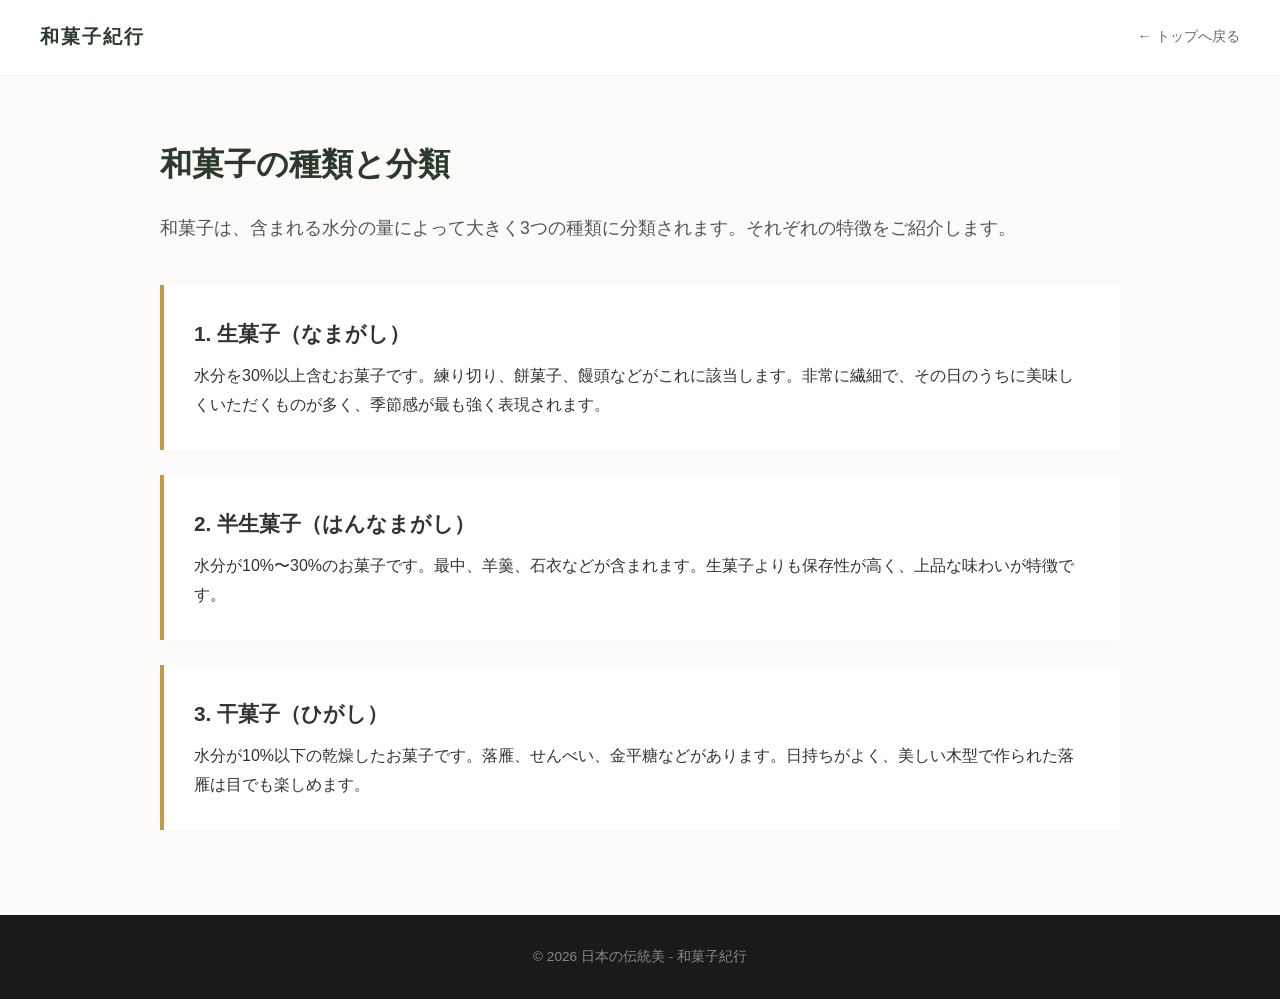
==== history.html @ 2668d164 "ファイル名を課題の通りに修正しました" ====
<!DOCTYPE html>
<html lang="ja">
<head>
    <meta charset="UTF-8">
    <meta name="viewport" content="width=device-width, initial-scale=1.0">
    <title>和菓子の種類と歴史 - 日本の伝統</title>
    <link rel="stylesheet" href="css/history.css">
</head>
<body>
    <nav class="sub-nav">
        <a href="index.html" class="nav-logo">和菓子紀行</a>
        <a href="index.html" class="back-link">← トップへ戻る</a>
    </nav>

    <main class="container sub-content">
        <article>
            <h1>和菓子の種類と分類</h1>
            <p class="lead">和菓子は、含まれる水分の量によって大きく3つの種類に分類されます。それぞれの特徴をご紹介します。</p>

            <div class="category-box">
                <h2>1. 生菓子（なまがし）</h2>
                <p>水分を30%以上含むお菓子です。練り切り、餅菓子、饅頭などがこれに該当します。非常に繊細で、その日のうちに美味しくいただくものが多く、季節感が最も強く表現されます。</p>
            </div>

            <div class="category-box">
                <h2>2. 半生菓子（はんなまがし）</h2>
                <p>水分が10%〜30%のお菓子です。最中、羊羹、石衣などが含まれます。生菓子よりも保存性が高く、上品な味わいが特徴です。</p>
            </div>

            <div class="category-box">
                <h2>3. 干菓子（ひがし）</h2>
                <p>水分が10%以下の乾燥したお菓子です。落雁、せんべい、金平糖などがあります。日持ちがよく、美しい木型で作られた落雁は目でも楽しめます。</p>
            </div>
        </article>
    </main>

    <footer>
        <p>&copy; 2026 日本の伝統美 - 和菓子紀行</p>
    </footer>
</body>
</html>
---- css/history.css ----
/* -------------------------------------------
   共通設定（リセット＆ベース）
------------------------------------------- */
* {
    margin: 0;
    padding: 0;
    box-sizing: border-box;
}

body {
    font-family: "Helvetica Neue", "Helvetica", "Hiragino Sans", "Hiragino Kaku Gothic ProN", "Arial", "Yu Gothic", Meiryo, sans-serif;
    line-height: 1.8;
    color: #333333;
    background-color: #fcfbf9; /* わずかに温かみのある白（和紙のイメージ） */
}

.container {
    max-width: 1000px;
    margin: 0 auto;
    padding: 60px 20px;
}

/* -------------------------------------------
   トップページ専用（ヒーローセクション）
------------------------------------------- */
.hero-section {
    height: 80vh;
    /* 和の洗練された雰囲気を出すため、深い抹茶色と漆黒のグラデーションにしています */
    background: linear-gradient(135deg, #2b3a2a 0%, #1a1a1a 100%);
    display: flex;
    align-items: center;
    justify-content: center;
    text-align: center;
    color: #ffffff;
    padding: 0 20px;
}

.hero-content h1 {
    font-size: 2.5rem;
    font-weight: 500;
    letter-spacing: 0.15em;
    margin-bottom: 20px;
}

.hero-content p {
    font-size: 1.1rem;
    letter-spacing: 0.1em;
    margin-bottom: 40px;
    color: #dddddd;
}

/* 渋めの金色のボタン */
.btn {
    display: inline-block;
    padding: 12px 35px;
    background-color: #c49a45;
    color: #ffffff;
    text-decoration: none;
    border-radius: 2px;
    letter-spacing: 0.1em;
    transition: background-color 0.3s, transform 0.3s;
}

.btn:hover {
    background-color: #aa8132;
    transform: translateY(-2px);
}

/* -------------------------------------------
   コンテンツレイアウト（トップ）
------------------------------------------- */
.intro {
    text-align: center;
    max-width: 700px;
    margin: 0 auto 60px auto;
}

.intro h2 {
    font-size: 1.8rem;
    margin-bottom: 25px;
    position: relative;
    padding-bottom: 15px;
}

/* 見出しの下線（和の引き締め） */
.intro h2::after {
    content: '';
    position: absolute;
    bottom: 0;
    left: 50%;
    transform: translateX(-50%);
    width: 40px;
    height: 2px;
    background-color: #c49a45;
}

.features {
    display: flex;
    gap: 30px;
    justify-content: space-between;
}

.feature-card {
    flex: 1;
    background: #ffffff;
    padding: 30px 20px;
    border-radius: 4px;
    box-shadow: 0 4px 15px rgba(0,0,0,0.03);
    text-align: center;
    border-top: 3px solid #2b3a2a; /* 抹茶色のアクセント */
}

.feature-card .icon {
    font-size: 2rem;
    margin-bottom: 15px;
}

.feature-card h3 {
    margin-bottom: 15px;
    font-size: 1.2rem;
}

.feature-card p {
    font-size: 0.95rem;
    color: #666666;
    text-align: left;
}

/* -------------------------------------------
   詳細ページ（sub.html）用スタイル
------------------------------------------- */
.sub-nav {
    display: flex;
    justify-content: space-between;
    align-items: center;
    padding: 20px 40px;
    background-color: #ffffff;
    border-bottom: 1px solid #eeeeee;
}

.nav-logo {
    font-weight: bold;
    font-size: 1.2rem;
    color: #2b3a2a;
    text-decoration: none;
    letter-spacing: 0.1em;
}

.back-link {
    color: #666666;
    text-decoration: none;
    font-size: 0.9rem;
    transition: color 0.2s;
}

.back-link:hover {
    color: #c49a45;
}

.sub-content h1 {
    font-size: 2rem;
    margin-bottom: 20px;
    color: #2b3a2a;
}

.lead {
    font-size: 1.1rem;
    color: #555555;
    margin-bottom: 40px;
}

.category-box {
    background-color: #ffffff;
    padding: 30px;
    margin-bottom: 25px;
    border-left: 4px solid #c49a45; /* 金色の左線 */
    box-shadow: 0 2px 10px rgba(0,0,0,0.02);
}

.category-box h2 {
    font-size: 1.3rem;
    margin-bottom: 10px;
    color: #333333;
}

/* -------------------------------------------
   フッター
------------------------------------------- */
footer {
    background-color: #1a1a1a;
    color: #888888;
    text-align: center;
    padding: 30px 20px;
    font-size: 0.85rem;
}

/* -------------------------------------------
   レスポンシブ（スマホ対応）
------------------------------------------- */
@media (max-width: 768px) {
    .hero-content h1 {
        font-size: 1.8rem;
    }
    .features {
        flex-direction: column;
        gap: 20px;
    }
    .sub-nav {
        padding: 20px;
    }
    .category-box {
        padding: 20px;
    }
}
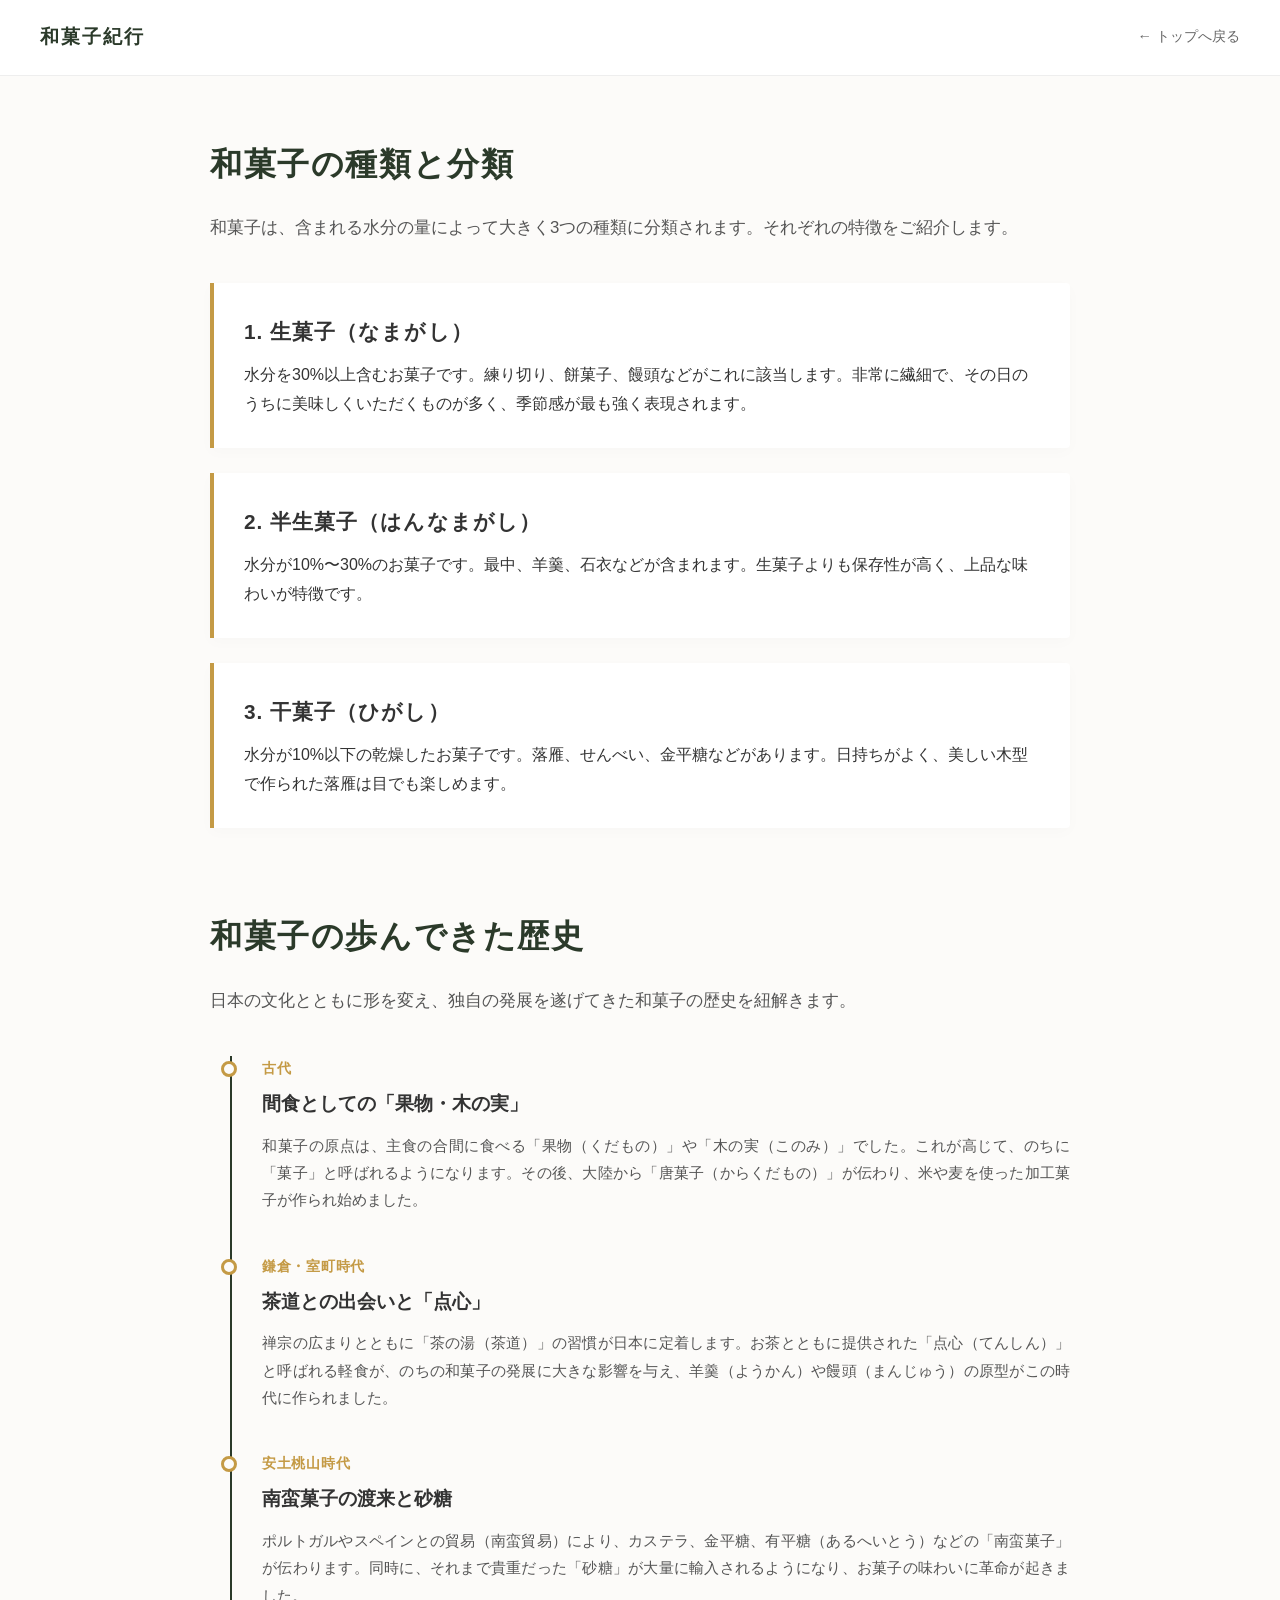
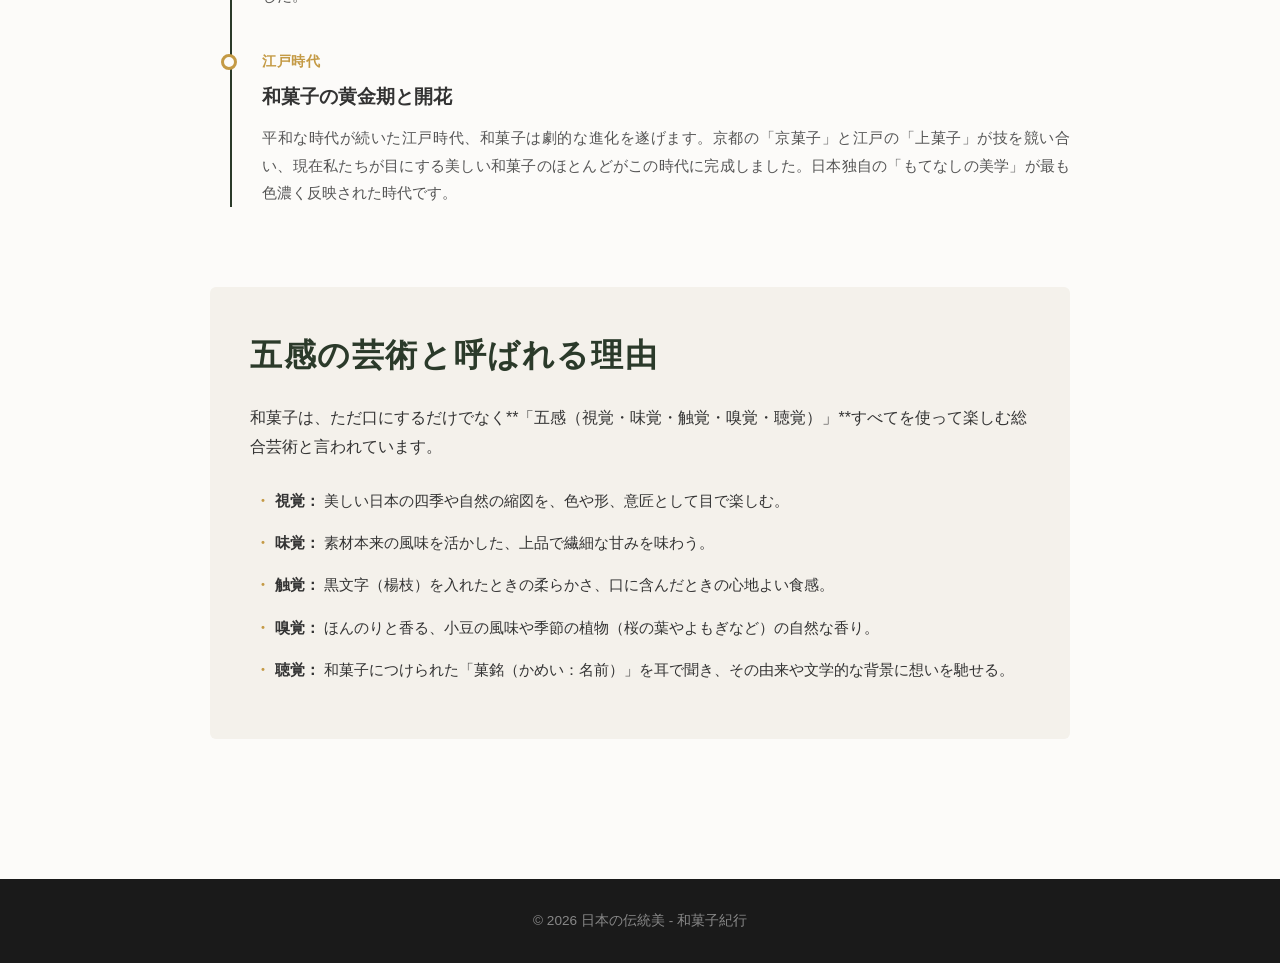
==== commit 685552eb: "「和菓子の歴史」と「五感の芸術と呼ばれる理由」の情報を追加しました" ====
--- a/history.html
+++ b/history.html
@@ -13,7 +13,8 @@
     </nav>
 
     <main class="container sub-content">
-        <article>
+        <!-- セクション1：種類と分類 -->
+        <section class="content-section">
             <h1>和菓子の種類と分類</h1>
             <p class="lead">和菓子は、含まれる水分の量によって大きく3つの種類に分類されます。それぞれの特徴をご紹介します。</p>
 
@@ -31,7 +32,60 @@
                 <h2>3. 干菓子（ひがし）</h2>
                 <p>水分が10%以下の乾燥したお菓子です。落雁、せんべい、金平糖などがあります。日持ちがよく、美しい木型で作られた落雁は目でも楽しめます。</p>
             </div>
-        </article>
+        </section>
+
+        <!-- 追加セクション2：和菓子の歴史 -->
+        <section class="content-section">
+            <h2>和菓子の歩んできた歴史</h2>
+            <p class="lead">日本の文化とともに形を変え、独自の発展を遂げてきた和菓子の歴史を紐解きます。</p>
+            
+            <div class="timeline">
+                <div class="timeline-item">
+                    <div class="timeline-era">古代</div>
+                    <div class="timeline-content">
+                        <h3>間食としての「果物・木の実」</h3>
+                        <p>和菓子の原点は、主食の合間に食べる「果物（くだもの）」や「木の実（このみ）」でした。これが高じて、のちに「菓子」と呼ばれるようになります。その後、大陸から「唐菓子（からくだもの）」が伝わり、米や麦を使った加工菓子が作られ始めました。</p>
+                    </div>
+                </div>
+
+                <div class="timeline-item">
+                    <div class="timeline-era">鎌倉・室町時代</div>
+                    <div class="timeline-content">
+                        <h3>茶道との出会いと「点心」</h3>
+                        <p>禅宗の広まりとともに「茶の湯（茶道）」の習慣が日本に定着します。お茶とともに提供された「点心（てんしん）」と呼ばれる軽食が、のちの和菓子の発展に大きな影響を与え、羊羹（ようかん）や饅頭（まんじゅう）の原型がこの時代に作られました。</p>
+                    </div>
+                </div>
+
+                <div class="timeline-item">
+                    <div class="timeline-era">安土桃山時代</div>
+                    <div class="timeline-content">
+                        <h3>南蛮菓子の渡来と砂糖</h3>
+                        <p>ポルトガルやスペインとの貿易（南蛮貿易）により、カステラ、金平糖、有平糖（あるへいとう）などの「南蛮菓子」が伝わります。同時に、それまで貴重だった「砂糖」が大量に輸入されるようになり、お菓子の味わいに革命が起きました。</p>
+                    </div>
+                </div>
+
+                <div class="timeline-item">
+                    <div class="timeline-era">江戸時代</div>
+                    <div class="timeline-content">
+                        <h3>和菓子の黄金期と開花</h3>
+                        <p>平和な時代が続いた江戸時代、和菓子は劇的な進化を遂げます。京都の「京菓子」と江戸の「上菓子」が技を競い合い、現在私たちが目にする美しい和菓子のほとんどがこの時代に完成しました。日本独自の「もてなしの美学」が最も色濃く反映された時代です。</p>
+                    </div>
+                </div>
+            </div>
+        </section>
+
+        <!-- 追加セクション3：五感の芸術 -->
+        <section class="content-section art-section">
+            <h2>五感の芸術と呼ばれる理由</h2>
+            <p>和菓子は、ただ口にするだけでなく**「五感（視覚・味覚・触覚・嗅覚・聴覚）」**すべてを使って楽しむ総合芸術と言われています。</p>
+            <ul class="art-list">
+                <li><strong>視覚：</strong> 美しい日本の四季や自然の縮図を、色や形、意匠として目で楽しむ。</li>
+                <li><strong>味覚：</strong> 素材本来の風味を活かした、上品で繊細な甘みを味わう。</li>
+                <li><strong>触覚：</strong> 黒文字（楊枝）を入れたときの柔らかさ、口に含んだときの心地よい食感。</li>
+                <li><strong>嗅覚：</strong> ほんのりと香る、小豆の風味や季節の植物（桜の葉やよもぎなど）の自然な香り。</li>
+                <li><strong>聴覚：</strong> 和菓子につけられた「菓銘（かめい：名前）」を耳で聞き、その由来や文学的な背景に想いを馳せる。</li>
+            </ul>
+        </section>
     </main>
 
     <footer>
--- a/css/history.css
+++ b/css/history.css
@@ -11,123 +11,17 @@
     font-family: "Helvetica Neue", "Helvetica", "Hiragino Sans", "Hiragino Kaku Gothic ProN", "Arial", "Yu Gothic", Meiryo, sans-serif;
     line-height: 1.8;
     color: #333333;
-    background-color: #fcfbf9; /* わずかに温かみのある白（和紙のイメージ） */
+    background-color: #fcfbf9; /* 和紙をイメージした温かみのある白 */
 }
 
 .container {
-    max-width: 1000px;
+    max-width: 900px;
     margin: 0 auto;
     padding: 60px 20px;
 }
 
 /* -------------------------------------------
-   トップページ専用（ヒーローセクション）
-------------------------------------------- */
-.hero-section {
-    height: 80vh;
-    /* 和の洗練された雰囲気を出すため、深い抹茶色と漆黒のグラデーションにしています */
-    background: linear-gradient(135deg, #2b3a2a 0%, #1a1a1a 100%);
-    display: flex;
-    align-items: center;
-    justify-content: center;
-    text-align: center;
-    color: #ffffff;
-    padding: 0 20px;
-}
-
-.hero-content h1 {
-    font-size: 2.5rem;
-    font-weight: 500;
-    letter-spacing: 0.15em;
-    margin-bottom: 20px;
-}
-
-.hero-content p {
-    font-size: 1.1rem;
-    letter-spacing: 0.1em;
-    margin-bottom: 40px;
-    color: #dddddd;
-}
-
-/* 渋めの金色のボタン */
-.btn {
-    display: inline-block;
-    padding: 12px 35px;
-    background-color: #c49a45;
-    color: #ffffff;
-    text-decoration: none;
-    border-radius: 2px;
-    letter-spacing: 0.1em;
-    transition: background-color 0.3s, transform 0.3s;
-}
-
-.btn:hover {
-    background-color: #aa8132;
-    transform: translateY(-2px);
-}
-
-/* -------------------------------------------
-   コンテンツレイアウト（トップ）
-------------------------------------------- */
-.intro {
-    text-align: center;
-    max-width: 700px;
-    margin: 0 auto 60px auto;
-}
-
-.intro h2 {
-    font-size: 1.8rem;
-    margin-bottom: 25px;
-    position: relative;
-    padding-bottom: 15px;
-}
-
-/* 見出しの下線（和の引き締め） */
-.intro h2::after {
-    content: '';
-    position: absolute;
-    bottom: 0;
-    left: 50%;
-    transform: translateX(-50%);
-    width: 40px;
-    height: 2px;
-    background-color: #c49a45;
-}
-
-.features {
-    display: flex;
-    gap: 30px;
-    justify-content: space-between;
-}
-
-.feature-card {
-    flex: 1;
-    background: #ffffff;
-    padding: 30px 20px;
-    border-radius: 4px;
-    box-shadow: 0 4px 15px rgba(0,0,0,0.03);
-    text-align: center;
-    border-top: 3px solid #2b3a2a; /* 抹茶色のアクセント */
-}
-
-.feature-card .icon {
-    font-size: 2rem;
-    margin-bottom: 15px;
-}
-
-.feature-card h3 {
-    margin-bottom: 15px;
-    font-size: 1.2rem;
-}
-
-.feature-card p {
-    font-size: 0.95rem;
-    color: #666666;
-    text-align: left;
-}
-
-/* -------------------------------------------
-   詳細ページ（sub.html）用スタイル
+   ヘッダーナビ
 ------------------------------------------- */
 .sub-nav {
     display: flex;
@@ -141,7 +35,7 @@
 .nav-logo {
     font-weight: bold;
     font-size: 1.2rem;
-    color: #2b3a2a;
+    color: #2b3a2a; /* 抹茶色 */
     text-decoration: none;
     letter-spacing: 0.1em;
 }
@@ -154,33 +48,127 @@
 }
 
 .back-link:hover {
-    color: #c49a45;
-}
-
-.sub-content h1 {
+    color: #c49a45; /* 金茶色 */
+}
+
+/* -------------------------------------------
+   レイアウト・共通セクション
+------------------------------------------- */
+.content-section {
+    margin-bottom: 80px;
+}
+
+.content-section h1,
+.content-section h2 {
     font-size: 2rem;
+    color: #2b3a2a;
     margin-bottom: 20px;
-    color: #2b3a2a;
+    letter-spacing: 0.05em;
 }
 
 .lead {
-    font-size: 1.1rem;
+    font-size: 1.05rem;
     color: #555555;
     margin-bottom: 40px;
 }
 
+/* -------------------------------------------
+   セクション1：種類と分類（カード）
+------------------------------------------- */
 .category-box {
     background-color: #ffffff;
     padding: 30px;
     margin-bottom: 25px;
-    border-left: 4px solid #c49a45; /* 金色の左線 */
-    box-shadow: 0 2px 10px rgba(0,0,0,0.02);
+    border-left: 4px solid #c49a45; /* 金のアクセント */
+    box-shadow: 0 4px 15px rgba(0,0,0,0.02);
+    border-radius: 0 4px 4px 0;
 }
 
 .category-box h2 {
     font-size: 1.3rem;
     margin-bottom: 10px;
     color: #333333;
+}
+
+/* -------------------------------------------
+   セクション2：歴史（タイムライン構造）
+------------------------------------------- */
+.timeline {
+    position: relative;
+    border-left: 2px solid #2b3a2a; /* 抹茶色の縦線 */
+    margin-left: 20px;
+    padding-left: 30px;
+}
+
+.timeline-item {
+    position: relative;
+    margin-bottom: 40px;
+}
+
+/* タイムラインの結合点（丸ぽち） */
+.timeline-item::before {
+    content: '';
+    position: absolute;
+    left: -41px;
+    top: 5px;
+    width: 10px;
+    height: 10px;
+    background-color: #fcfbf9;
+    border: 3px solid #c49a45;
+    border-radius: 50%;
+}
+
+.timeline-era {
+    font-size: 0.9rem;
+    font-weight: bold;
+    color: #c49a45;
+    margin-bottom: 5px;
+    letter-spacing: 0.05em;
+}
+
+.timeline-content h3 {
+    font-size: 1.2rem;
+    color: #333333;
+    margin-bottom: 10px;
+}
+
+.timeline-content p {
+    font-size: 0.95rem;
+    color: #555555;
+    text-align: justify;
+}
+
+/* -------------------------------------------
+   セクション3：五感の芸術（リスト）
+------------------------------------------- */
+.art-section {
+    background-color: #f4f1eb; /* 薄い砂色 */
+    padding: 40px;
+    border-radius: 6px;
+}
+
+.art-section p {
+    margin-bottom: 25px;
+}
+
+.art-list {
+    list-style: none;
+}
+
+.art-list li {
+    position: relative;
+    padding-left: 25px;
+    margin-bottom: 15px;
+    font-size: 0.95rem;
+}
+
+/* リストの先頭の和風な丸印 */
+.art-list li::before {
+    content: "・";
+    position: absolute;
+    left: 5px;
+    color: #c49a45;
+    font-weight: bold;
 }
 
 /* -------------------------------------------
@@ -198,17 +186,27 @@
    レスポンシブ（スマホ対応）
 ------------------------------------------- */
 @media (max-width: 768px) {
-    .hero-content h1 {
-        font-size: 1.8rem;
-    }
-    .features {
-        flex-direction: column;
-        gap: 20px;
+    .container {
+        padding: 40px 20px;
     }
     .sub-nav {
         padding: 20px;
     }
+    .content-section h1,
+    .content-section h2 {
+        font-size: 1.6rem;
+    }
     .category-box {
         padding: 20px;
     }
+    .timeline {
+        margin-left: 10px;
+        padding-left: 20px;
+    }
+    .timeline-item::before {
+        left: -27px;
+    }
+    .art-section {
+        padding: 25px 20px;
+    }
 }
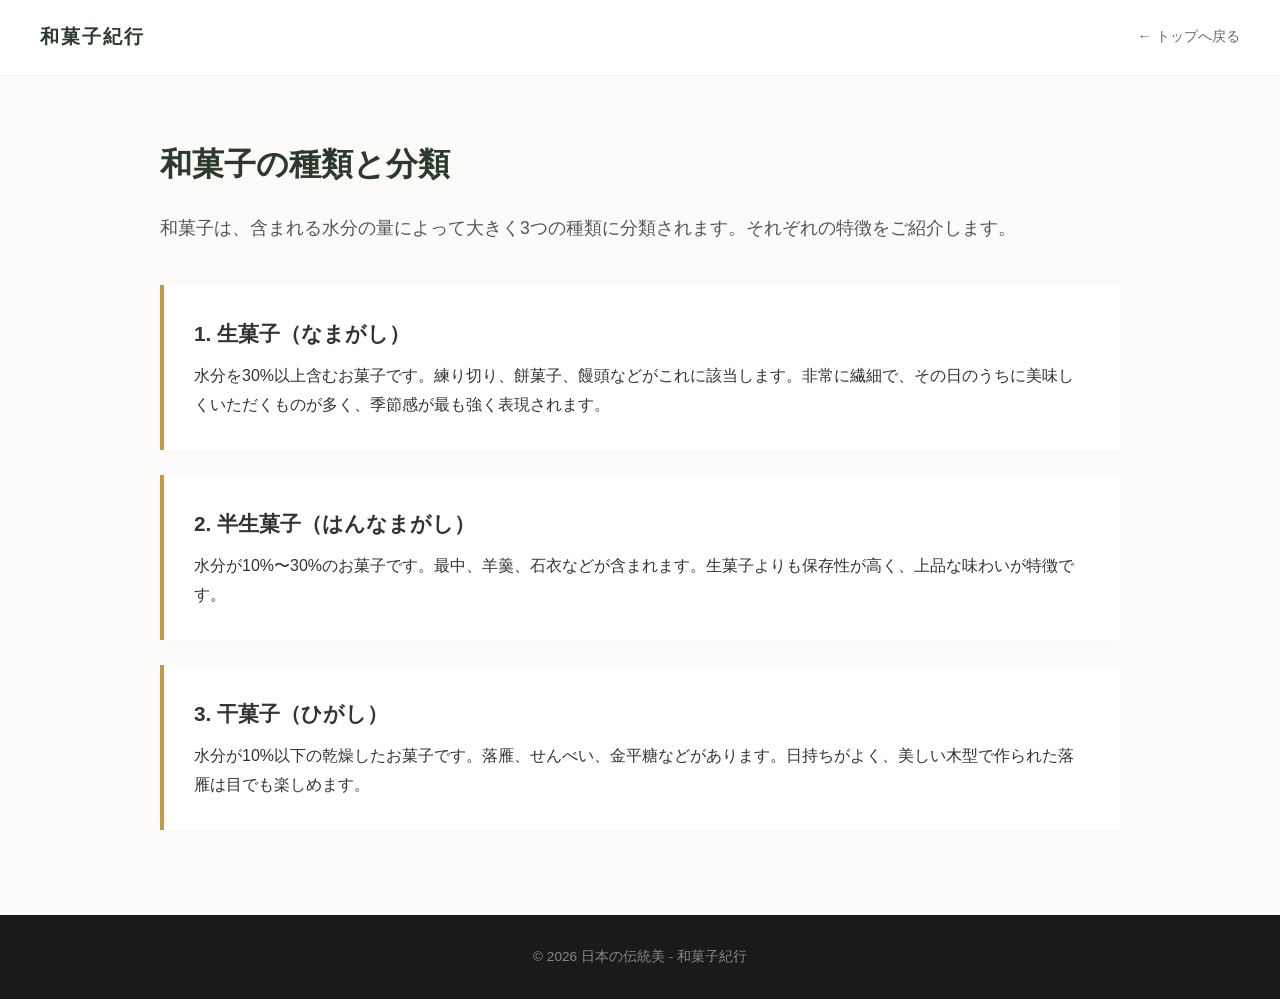
==== commit 41cb4ab8: "Merge pull request #5 from kcs20234134/feature/jp-history-wagashi ファイル名を課題の通りに修正しました" ====
--- a/history.html
+++ b/history.html
@@ -13,8 +13,7 @@
     </nav>
 
     <main class="container sub-content">
-        <!-- セクション1：種類と分類 -->
-        <section class="content-section">
+        <article>
             <h1>和菓子の種類と分類</h1>
             <p class="lead">和菓子は、含まれる水分の量によって大きく3つの種類に分類されます。それぞれの特徴をご紹介します。</p>
 
@@ -32,60 +31,7 @@
                 <h2>3. 干菓子（ひがし）</h2>
                 <p>水分が10%以下の乾燥したお菓子です。落雁、せんべい、金平糖などがあります。日持ちがよく、美しい木型で作られた落雁は目でも楽しめます。</p>
             </div>
-        </section>
-
-        <!-- 追加セクション2：和菓子の歴史 -->
-        <section class="content-section">
-            <h2>和菓子の歩んできた歴史</h2>
-            <p class="lead">日本の文化とともに形を変え、独自の発展を遂げてきた和菓子の歴史を紐解きます。</p>
-            
-            <div class="timeline">
-                <div class="timeline-item">
-                    <div class="timeline-era">古代</div>
-                    <div class="timeline-content">
-                        <h3>間食としての「果物・木の実」</h3>
-                        <p>和菓子の原点は、主食の合間に食べる「果物（くだもの）」や「木の実（このみ）」でした。これが高じて、のちに「菓子」と呼ばれるようになります。その後、大陸から「唐菓子（からくだもの）」が伝わり、米や麦を使った加工菓子が作られ始めました。</p>
-                    </div>
-                </div>
-
-                <div class="timeline-item">
-                    <div class="timeline-era">鎌倉・室町時代</div>
-                    <div class="timeline-content">
-                        <h3>茶道との出会いと「点心」</h3>
-                        <p>禅宗の広まりとともに「茶の湯（茶道）」の習慣が日本に定着します。お茶とともに提供された「点心（てんしん）」と呼ばれる軽食が、のちの和菓子の発展に大きな影響を与え、羊羹（ようかん）や饅頭（まんじゅう）の原型がこの時代に作られました。</p>
-                    </div>
-                </div>
-
-                <div class="timeline-item">
-                    <div class="timeline-era">安土桃山時代</div>
-                    <div class="timeline-content">
-                        <h3>南蛮菓子の渡来と砂糖</h3>
-                        <p>ポルトガルやスペインとの貿易（南蛮貿易）により、カステラ、金平糖、有平糖（あるへいとう）などの「南蛮菓子」が伝わります。同時に、それまで貴重だった「砂糖」が大量に輸入されるようになり、お菓子の味わいに革命が起きました。</p>
-                    </div>
-                </div>
-
-                <div class="timeline-item">
-                    <div class="timeline-era">江戸時代</div>
-                    <div class="timeline-content">
-                        <h3>和菓子の黄金期と開花</h3>
-                        <p>平和な時代が続いた江戸時代、和菓子は劇的な進化を遂げます。京都の「京菓子」と江戸の「上菓子」が技を競い合い、現在私たちが目にする美しい和菓子のほとんどがこの時代に完成しました。日本独自の「もてなしの美学」が最も色濃く反映された時代です。</p>
-                    </div>
-                </div>
-            </div>
-        </section>
-
-        <!-- 追加セクション3：五感の芸術 -->
-        <section class="content-section art-section">
-            <h2>五感の芸術と呼ばれる理由</h2>
-            <p>和菓子は、ただ口にするだけでなく**「五感（視覚・味覚・触覚・嗅覚・聴覚）」**すべてを使って楽しむ総合芸術と言われています。</p>
-            <ul class="art-list">
-                <li><strong>視覚：</strong> 美しい日本の四季や自然の縮図を、色や形、意匠として目で楽しむ。</li>
-                <li><strong>味覚：</strong> 素材本来の風味を活かした、上品で繊細な甘みを味わう。</li>
-                <li><strong>触覚：</strong> 黒文字（楊枝）を入れたときの柔らかさ、口に含んだときの心地よい食感。</li>
-                <li><strong>嗅覚：</strong> ほんのりと香る、小豆の風味や季節の植物（桜の葉やよもぎなど）の自然な香り。</li>
-                <li><strong>聴覚：</strong> 和菓子につけられた「菓銘（かめい：名前）」を耳で聞き、その由来や文学的な背景に想いを馳せる。</li>
-            </ul>
-        </section>
+        </article>
     </main>
 
     <footer>
--- a/css/history.css
+++ b/css/history.css
@@ -11,17 +11,123 @@
     font-family: "Helvetica Neue", "Helvetica", "Hiragino Sans", "Hiragino Kaku Gothic ProN", "Arial", "Yu Gothic", Meiryo, sans-serif;
     line-height: 1.8;
     color: #333333;
-    background-color: #fcfbf9; /* 和紙をイメージした温かみのある白 */
+    background-color: #fcfbf9; /* わずかに温かみのある白（和紙のイメージ） */
 }
 
 .container {
-    max-width: 900px;
+    max-width: 1000px;
     margin: 0 auto;
     padding: 60px 20px;
 }
 
 /* -------------------------------------------
-   ヘッダーナビ
+   トップページ専用（ヒーローセクション）
+------------------------------------------- */
+.hero-section {
+    height: 80vh;
+    /* 和の洗練された雰囲気を出すため、深い抹茶色と漆黒のグラデーションにしています */
+    background: linear-gradient(135deg, #2b3a2a 0%, #1a1a1a 100%);
+    display: flex;
+    align-items: center;
+    justify-content: center;
+    text-align: center;
+    color: #ffffff;
+    padding: 0 20px;
+}
+
+.hero-content h1 {
+    font-size: 2.5rem;
+    font-weight: 500;
+    letter-spacing: 0.15em;
+    margin-bottom: 20px;
+}
+
+.hero-content p {
+    font-size: 1.1rem;
+    letter-spacing: 0.1em;
+    margin-bottom: 40px;
+    color: #dddddd;
+}
+
+/* 渋めの金色のボタン */
+.btn {
+    display: inline-block;
+    padding: 12px 35px;
+    background-color: #c49a45;
+    color: #ffffff;
+    text-decoration: none;
+    border-radius: 2px;
+    letter-spacing: 0.1em;
+    transition: background-color 0.3s, transform 0.3s;
+}
+
+.btn:hover {
+    background-color: #aa8132;
+    transform: translateY(-2px);
+}
+
+/* -------------------------------------------
+   コンテンツレイアウト（トップ）
+------------------------------------------- */
+.intro {
+    text-align: center;
+    max-width: 700px;
+    margin: 0 auto 60px auto;
+}
+
+.intro h2 {
+    font-size: 1.8rem;
+    margin-bottom: 25px;
+    position: relative;
+    padding-bottom: 15px;
+}
+
+/* 見出しの下線（和の引き締め） */
+.intro h2::after {
+    content: '';
+    position: absolute;
+    bottom: 0;
+    left: 50%;
+    transform: translateX(-50%);
+    width: 40px;
+    height: 2px;
+    background-color: #c49a45;
+}
+
+.features {
+    display: flex;
+    gap: 30px;
+    justify-content: space-between;
+}
+
+.feature-card {
+    flex: 1;
+    background: #ffffff;
+    padding: 30px 20px;
+    border-radius: 4px;
+    box-shadow: 0 4px 15px rgba(0,0,0,0.03);
+    text-align: center;
+    border-top: 3px solid #2b3a2a; /* 抹茶色のアクセント */
+}
+
+.feature-card .icon {
+    font-size: 2rem;
+    margin-bottom: 15px;
+}
+
+.feature-card h3 {
+    margin-bottom: 15px;
+    font-size: 1.2rem;
+}
+
+.feature-card p {
+    font-size: 0.95rem;
+    color: #666666;
+    text-align: left;
+}
+
+/* -------------------------------------------
+   詳細ページ（sub.html）用スタイル
 ------------------------------------------- */
 .sub-nav {
     display: flex;
@@ -35,7 +141,7 @@
 .nav-logo {
     font-weight: bold;
     font-size: 1.2rem;
-    color: #2b3a2a; /* 抹茶色 */
+    color: #2b3a2a;
     text-decoration: none;
     letter-spacing: 0.1em;
 }
@@ -48,40 +154,27 @@
 }
 
 .back-link:hover {
-    color: #c49a45; /* 金茶色 */
-}
-
-/* -------------------------------------------
-   レイアウト・共通セクション
-------------------------------------------- */
-.content-section {
-    margin-bottom: 80px;
-}
-
-.content-section h1,
-.content-section h2 {
+    color: #c49a45;
+}
+
+.sub-content h1 {
     font-size: 2rem;
+    margin-bottom: 20px;
     color: #2b3a2a;
-    margin-bottom: 20px;
-    letter-spacing: 0.05em;
 }
 
 .lead {
-    font-size: 1.05rem;
+    font-size: 1.1rem;
     color: #555555;
     margin-bottom: 40px;
 }
 
-/* -------------------------------------------
-   セクション1：種類と分類（カード）
-------------------------------------------- */
 .category-box {
     background-color: #ffffff;
     padding: 30px;
     margin-bottom: 25px;
-    border-left: 4px solid #c49a45; /* 金のアクセント */
-    box-shadow: 0 4px 15px rgba(0,0,0,0.02);
-    border-radius: 0 4px 4px 0;
+    border-left: 4px solid #c49a45; /* 金色の左線 */
+    box-shadow: 0 2px 10px rgba(0,0,0,0.02);
 }
 
 .category-box h2 {
@@ -91,87 +184,6 @@
 }
 
 /* -------------------------------------------
-   セクション2：歴史（タイムライン構造）
-------------------------------------------- */
-.timeline {
-    position: relative;
-    border-left: 2px solid #2b3a2a; /* 抹茶色の縦線 */
-    margin-left: 20px;
-    padding-left: 30px;
-}
-
-.timeline-item {
-    position: relative;
-    margin-bottom: 40px;
-}
-
-/* タイムラインの結合点（丸ぽち） */
-.timeline-item::before {
-    content: '';
-    position: absolute;
-    left: -41px;
-    top: 5px;
-    width: 10px;
-    height: 10px;
-    background-color: #fcfbf9;
-    border: 3px solid #c49a45;
-    border-radius: 50%;
-}
-
-.timeline-era {
-    font-size: 0.9rem;
-    font-weight: bold;
-    color: #c49a45;
-    margin-bottom: 5px;
-    letter-spacing: 0.05em;
-}
-
-.timeline-content h3 {
-    font-size: 1.2rem;
-    color: #333333;
-    margin-bottom: 10px;
-}
-
-.timeline-content p {
-    font-size: 0.95rem;
-    color: #555555;
-    text-align: justify;
-}
-
-/* -------------------------------------------
-   セクション3：五感の芸術（リスト）
-------------------------------------------- */
-.art-section {
-    background-color: #f4f1eb; /* 薄い砂色 */
-    padding: 40px;
-    border-radius: 6px;
-}
-
-.art-section p {
-    margin-bottom: 25px;
-}
-
-.art-list {
-    list-style: none;
-}
-
-.art-list li {
-    position: relative;
-    padding-left: 25px;
-    margin-bottom: 15px;
-    font-size: 0.95rem;
-}
-
-/* リストの先頭の和風な丸印 */
-.art-list li::before {
-    content: "・";
-    position: absolute;
-    left: 5px;
-    color: #c49a45;
-    font-weight: bold;
-}
-
-/* -------------------------------------------
    フッター
 ------------------------------------------- */
 footer {
@@ -186,27 +198,17 @@
    レスポンシブ（スマホ対応）
 ------------------------------------------- */
 @media (max-width: 768px) {
-    .container {
-        padding: 40px 20px;
+    .hero-content h1 {
+        font-size: 1.8rem;
+    }
+    .features {
+        flex-direction: column;
+        gap: 20px;
     }
     .sub-nav {
         padding: 20px;
     }
-    .content-section h1,
-    .content-section h2 {
-        font-size: 1.6rem;
-    }
     .category-box {
         padding: 20px;
     }
-    .timeline {
-        margin-left: 10px;
-        padding-left: 20px;
-    }
-    .timeline-item::before {
-        left: -27px;
-    }
-    .art-section {
-        padding: 25px 20px;
-    }
 }
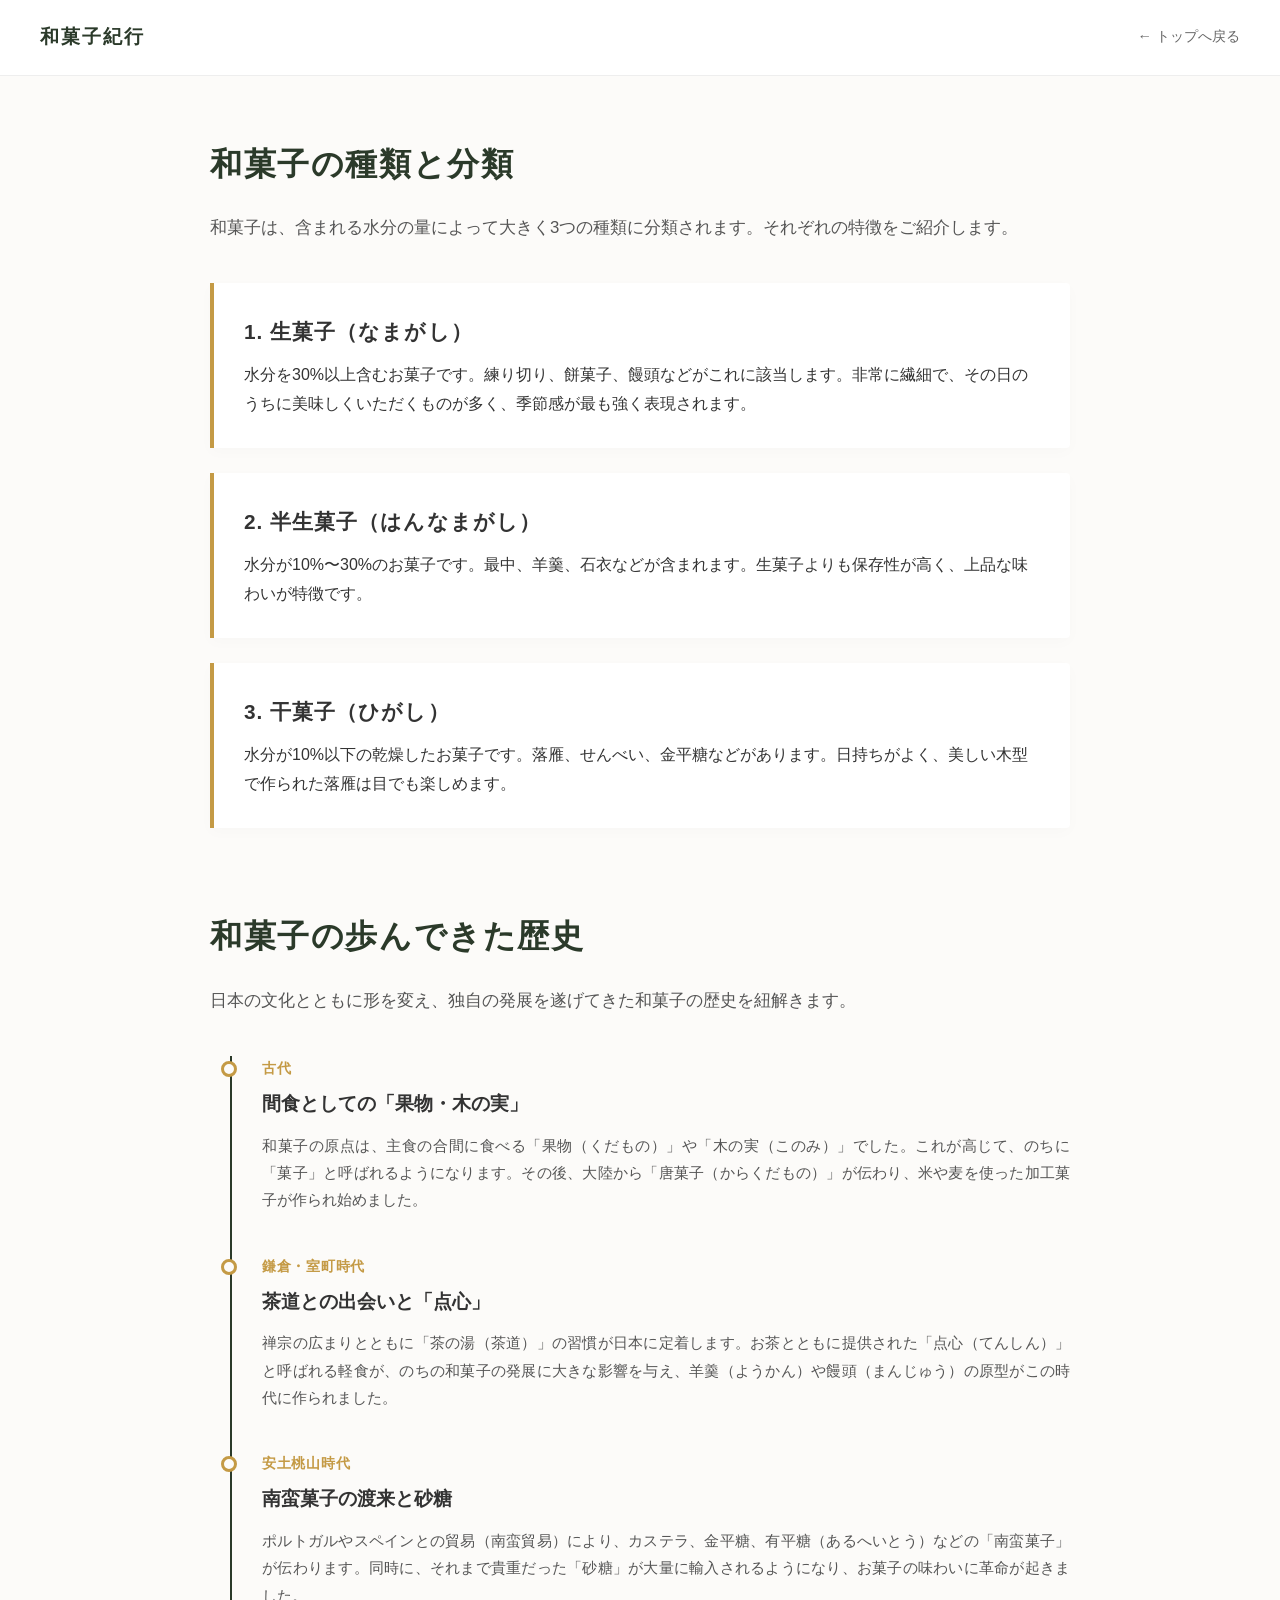
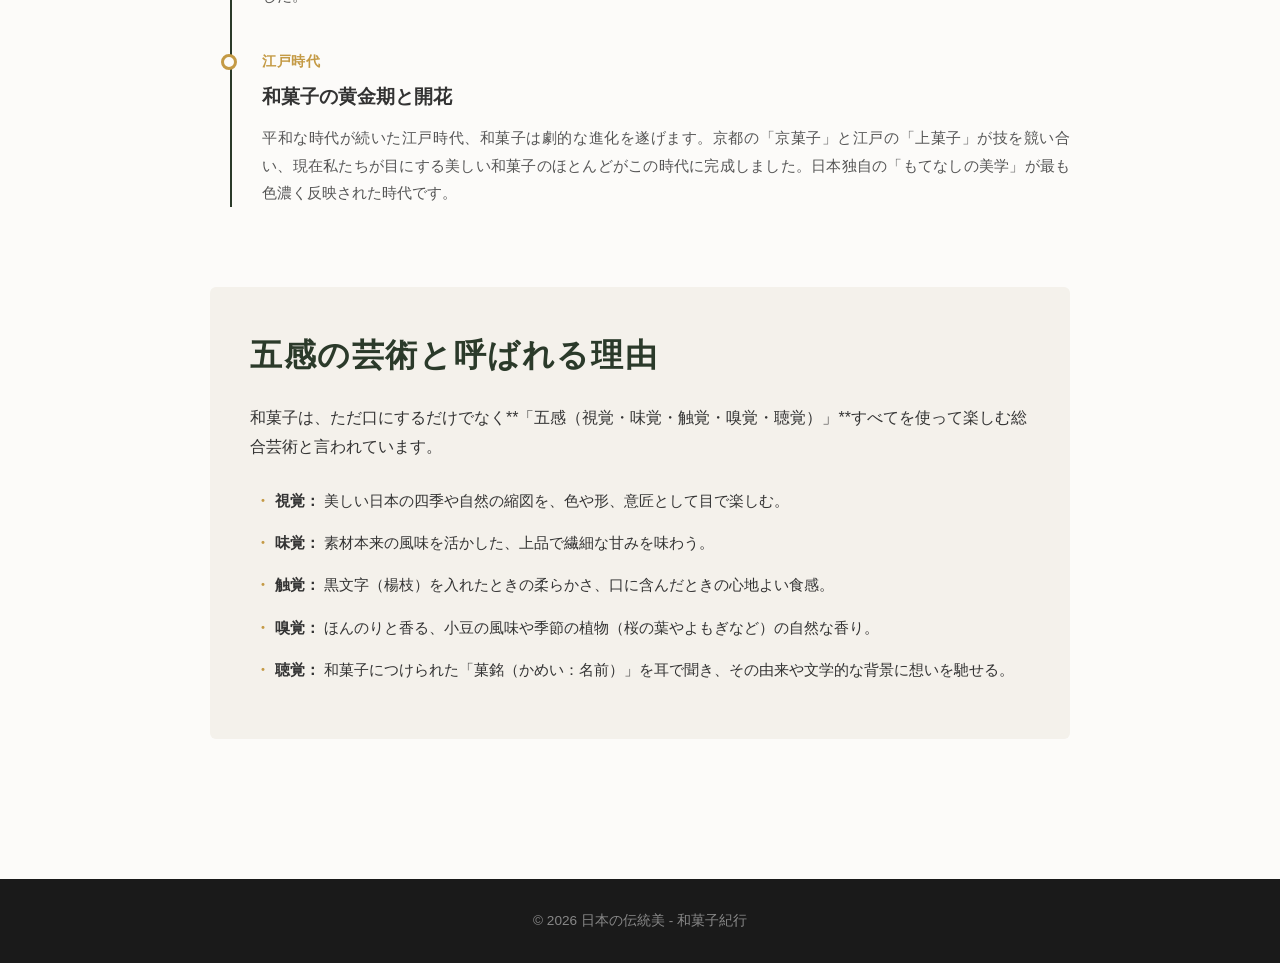
==== commit dda80e1b: "Reapply "「和菓子の歴史」と「五感の芸術と呼ばれる理由」の情報を追加しました" This reverts commit 0ad37fb1bce646088f37e1e9817bc2f3fdfb" ====
--- a/history.html
+++ b/history.html
@@ -13,7 +13,8 @@
     </nav>
 
     <main class="container sub-content">
-        <article>
+        <!-- セクション1：種類と分類 -->
+        <section class="content-section">
             <h1>和菓子の種類と分類</h1>
             <p class="lead">和菓子は、含まれる水分の量によって大きく3つの種類に分類されます。それぞれの特徴をご紹介します。</p>
 
@@ -31,7 +32,60 @@
                 <h2>3. 干菓子（ひがし）</h2>
                 <p>水分が10%以下の乾燥したお菓子です。落雁、せんべい、金平糖などがあります。日持ちがよく、美しい木型で作られた落雁は目でも楽しめます。</p>
             </div>
-        </article>
+        </section>
+
+        <!-- 追加セクション2：和菓子の歴史 -->
+        <section class="content-section">
+            <h2>和菓子の歩んできた歴史</h2>
+            <p class="lead">日本の文化とともに形を変え、独自の発展を遂げてきた和菓子の歴史を紐解きます。</p>
+            
+            <div class="timeline">
+                <div class="timeline-item">
+                    <div class="timeline-era">古代</div>
+                    <div class="timeline-content">
+                        <h3>間食としての「果物・木の実」</h3>
+                        <p>和菓子の原点は、主食の合間に食べる「果物（くだもの）」や「木の実（このみ）」でした。これが高じて、のちに「菓子」と呼ばれるようになります。その後、大陸から「唐菓子（からくだもの）」が伝わり、米や麦を使った加工菓子が作られ始めました。</p>
+                    </div>
+                </div>
+
+                <div class="timeline-item">
+                    <div class="timeline-era">鎌倉・室町時代</div>
+                    <div class="timeline-content">
+                        <h3>茶道との出会いと「点心」</h3>
+                        <p>禅宗の広まりとともに「茶の湯（茶道）」の習慣が日本に定着します。お茶とともに提供された「点心（てんしん）」と呼ばれる軽食が、のちの和菓子の発展に大きな影響を与え、羊羹（ようかん）や饅頭（まんじゅう）の原型がこの時代に作られました。</p>
+                    </div>
+                </div>
+
+                <div class="timeline-item">
+                    <div class="timeline-era">安土桃山時代</div>
+                    <div class="timeline-content">
+                        <h3>南蛮菓子の渡来と砂糖</h3>
+                        <p>ポルトガルやスペインとの貿易（南蛮貿易）により、カステラ、金平糖、有平糖（あるへいとう）などの「南蛮菓子」が伝わります。同時に、それまで貴重だった「砂糖」が大量に輸入されるようになり、お菓子の味わいに革命が起きました。</p>
+                    </div>
+                </div>
+
+                <div class="timeline-item">
+                    <div class="timeline-era">江戸時代</div>
+                    <div class="timeline-content">
+                        <h3>和菓子の黄金期と開花</h3>
+                        <p>平和な時代が続いた江戸時代、和菓子は劇的な進化を遂げます。京都の「京菓子」と江戸の「上菓子」が技を競い合い、現在私たちが目にする美しい和菓子のほとんどがこの時代に完成しました。日本独自の「もてなしの美学」が最も色濃く反映された時代です。</p>
+                    </div>
+                </div>
+            </div>
+        </section>
+
+        <!-- 追加セクション3：五感の芸術 -->
+        <section class="content-section art-section">
+            <h2>五感の芸術と呼ばれる理由</h2>
+            <p>和菓子は、ただ口にするだけでなく**「五感（視覚・味覚・触覚・嗅覚・聴覚）」**すべてを使って楽しむ総合芸術と言われています。</p>
+            <ul class="art-list">
+                <li><strong>視覚：</strong> 美しい日本の四季や自然の縮図を、色や形、意匠として目で楽しむ。</li>
+                <li><strong>味覚：</strong> 素材本来の風味を活かした、上品で繊細な甘みを味わう。</li>
+                <li><strong>触覚：</strong> 黒文字（楊枝）を入れたときの柔らかさ、口に含んだときの心地よい食感。</li>
+                <li><strong>嗅覚：</strong> ほんのりと香る、小豆の風味や季節の植物（桜の葉やよもぎなど）の自然な香り。</li>
+                <li><strong>聴覚：</strong> 和菓子につけられた「菓銘（かめい：名前）」を耳で聞き、その由来や文学的な背景に想いを馳せる。</li>
+            </ul>
+        </section>
     </main>
 
     <footer>
--- a/css/history.css
+++ b/css/history.css
@@ -11,123 +11,17 @@
     font-family: "Helvetica Neue", "Helvetica", "Hiragino Sans", "Hiragino Kaku Gothic ProN", "Arial", "Yu Gothic", Meiryo, sans-serif;
     line-height: 1.8;
     color: #333333;
-    background-color: #fcfbf9; /* わずかに温かみのある白（和紙のイメージ） */
+    background-color: #fcfbf9; /* 和紙をイメージした温かみのある白 */
 }
 
 .container {
-    max-width: 1000px;
+    max-width: 900px;
     margin: 0 auto;
     padding: 60px 20px;
 }
 
 /* -------------------------------------------
-   トップページ専用（ヒーローセクション）
-------------------------------------------- */
-.hero-section {
-    height: 80vh;
-    /* 和の洗練された雰囲気を出すため、深い抹茶色と漆黒のグラデーションにしています */
-    background: linear-gradient(135deg, #2b3a2a 0%, #1a1a1a 100%);
-    display: flex;
-    align-items: center;
-    justify-content: center;
-    text-align: center;
-    color: #ffffff;
-    padding: 0 20px;
-}
-
-.hero-content h1 {
-    font-size: 2.5rem;
-    font-weight: 500;
-    letter-spacing: 0.15em;
-    margin-bottom: 20px;
-}
-
-.hero-content p {
-    font-size: 1.1rem;
-    letter-spacing: 0.1em;
-    margin-bottom: 40px;
-    color: #dddddd;
-}
-
-/* 渋めの金色のボタン */
-.btn {
-    display: inline-block;
-    padding: 12px 35px;
-    background-color: #c49a45;
-    color: #ffffff;
-    text-decoration: none;
-    border-radius: 2px;
-    letter-spacing: 0.1em;
-    transition: background-color 0.3s, transform 0.3s;
-}
-
-.btn:hover {
-    background-color: #aa8132;
-    transform: translateY(-2px);
-}
-
-/* -------------------------------------------
-   コンテンツレイアウト（トップ）
-------------------------------------------- */
-.intro {
-    text-align: center;
-    max-width: 700px;
-    margin: 0 auto 60px auto;
-}
-
-.intro h2 {
-    font-size: 1.8rem;
-    margin-bottom: 25px;
-    position: relative;
-    padding-bottom: 15px;
-}
-
-/* 見出しの下線（和の引き締め） */
-.intro h2::after {
-    content: '';
-    position: absolute;
-    bottom: 0;
-    left: 50%;
-    transform: translateX(-50%);
-    width: 40px;
-    height: 2px;
-    background-color: #c49a45;
-}
-
-.features {
-    display: flex;
-    gap: 30px;
-    justify-content: space-between;
-}
-
-.feature-card {
-    flex: 1;
-    background: #ffffff;
-    padding: 30px 20px;
-    border-radius: 4px;
-    box-shadow: 0 4px 15px rgba(0,0,0,0.03);
-    text-align: center;
-    border-top: 3px solid #2b3a2a; /* 抹茶色のアクセント */
-}
-
-.feature-card .icon {
-    font-size: 2rem;
-    margin-bottom: 15px;
-}
-
-.feature-card h3 {
-    margin-bottom: 15px;
-    font-size: 1.2rem;
-}
-
-.feature-card p {
-    font-size: 0.95rem;
-    color: #666666;
-    text-align: left;
-}
-
-/* -------------------------------------------
-   詳細ページ（sub.html）用スタイル
+   ヘッダーナビ
 ------------------------------------------- */
 .sub-nav {
     display: flex;
@@ -141,7 +35,7 @@
 .nav-logo {
     font-weight: bold;
     font-size: 1.2rem;
-    color: #2b3a2a;
+    color: #2b3a2a; /* 抹茶色 */
     text-decoration: none;
     letter-spacing: 0.1em;
 }
@@ -154,33 +48,127 @@
 }
 
 .back-link:hover {
-    color: #c49a45;
-}
-
-.sub-content h1 {
+    color: #c49a45; /* 金茶色 */
+}
+
+/* -------------------------------------------
+   レイアウト・共通セクション
+------------------------------------------- */
+.content-section {
+    margin-bottom: 80px;
+}
+
+.content-section h1,
+.content-section h2 {
     font-size: 2rem;
+    color: #2b3a2a;
     margin-bottom: 20px;
-    color: #2b3a2a;
+    letter-spacing: 0.05em;
 }
 
 .lead {
-    font-size: 1.1rem;
+    font-size: 1.05rem;
     color: #555555;
     margin-bottom: 40px;
 }
 
+/* -------------------------------------------
+   セクション1：種類と分類（カード）
+------------------------------------------- */
 .category-box {
     background-color: #ffffff;
     padding: 30px;
     margin-bottom: 25px;
-    border-left: 4px solid #c49a45; /* 金色の左線 */
-    box-shadow: 0 2px 10px rgba(0,0,0,0.02);
+    border-left: 4px solid #c49a45; /* 金のアクセント */
+    box-shadow: 0 4px 15px rgba(0,0,0,0.02);
+    border-radius: 0 4px 4px 0;
 }
 
 .category-box h2 {
     font-size: 1.3rem;
     margin-bottom: 10px;
     color: #333333;
+}
+
+/* -------------------------------------------
+   セクション2：歴史（タイムライン構造）
+------------------------------------------- */
+.timeline {
+    position: relative;
+    border-left: 2px solid #2b3a2a; /* 抹茶色の縦線 */
+    margin-left: 20px;
+    padding-left: 30px;
+}
+
+.timeline-item {
+    position: relative;
+    margin-bottom: 40px;
+}
+
+/* タイムラインの結合点（丸ぽち） */
+.timeline-item::before {
+    content: '';
+    position: absolute;
+    left: -41px;
+    top: 5px;
+    width: 10px;
+    height: 10px;
+    background-color: #fcfbf9;
+    border: 3px solid #c49a45;
+    border-radius: 50%;
+}
+
+.timeline-era {
+    font-size: 0.9rem;
+    font-weight: bold;
+    color: #c49a45;
+    margin-bottom: 5px;
+    letter-spacing: 0.05em;
+}
+
+.timeline-content h3 {
+    font-size: 1.2rem;
+    color: #333333;
+    margin-bottom: 10px;
+}
+
+.timeline-content p {
+    font-size: 0.95rem;
+    color: #555555;
+    text-align: justify;
+}
+
+/* -------------------------------------------
+   セクション3：五感の芸術（リスト）
+------------------------------------------- */
+.art-section {
+    background-color: #f4f1eb; /* 薄い砂色 */
+    padding: 40px;
+    border-radius: 6px;
+}
+
+.art-section p {
+    margin-bottom: 25px;
+}
+
+.art-list {
+    list-style: none;
+}
+
+.art-list li {
+    position: relative;
+    padding-left: 25px;
+    margin-bottom: 15px;
+    font-size: 0.95rem;
+}
+
+/* リストの先頭の和風な丸印 */
+.art-list li::before {
+    content: "・";
+    position: absolute;
+    left: 5px;
+    color: #c49a45;
+    font-weight: bold;
 }
 
 /* -------------------------------------------
@@ -198,17 +186,27 @@
    レスポンシブ（スマホ対応）
 ------------------------------------------- */
 @media (max-width: 768px) {
-    .hero-content h1 {
-        font-size: 1.8rem;
-    }
-    .features {
-        flex-direction: column;
-        gap: 20px;
+    .container {
+        padding: 40px 20px;
     }
     .sub-nav {
         padding: 20px;
     }
+    .content-section h1,
+    .content-section h2 {
+        font-size: 1.6rem;
+    }
     .category-box {
         padding: 20px;
     }
+    .timeline {
+        margin-left: 10px;
+        padding-left: 20px;
+    }
+    .timeline-item::before {
+        left: -27px;
+    }
+    .art-section {
+        padding: 25px 20px;
+    }
 }
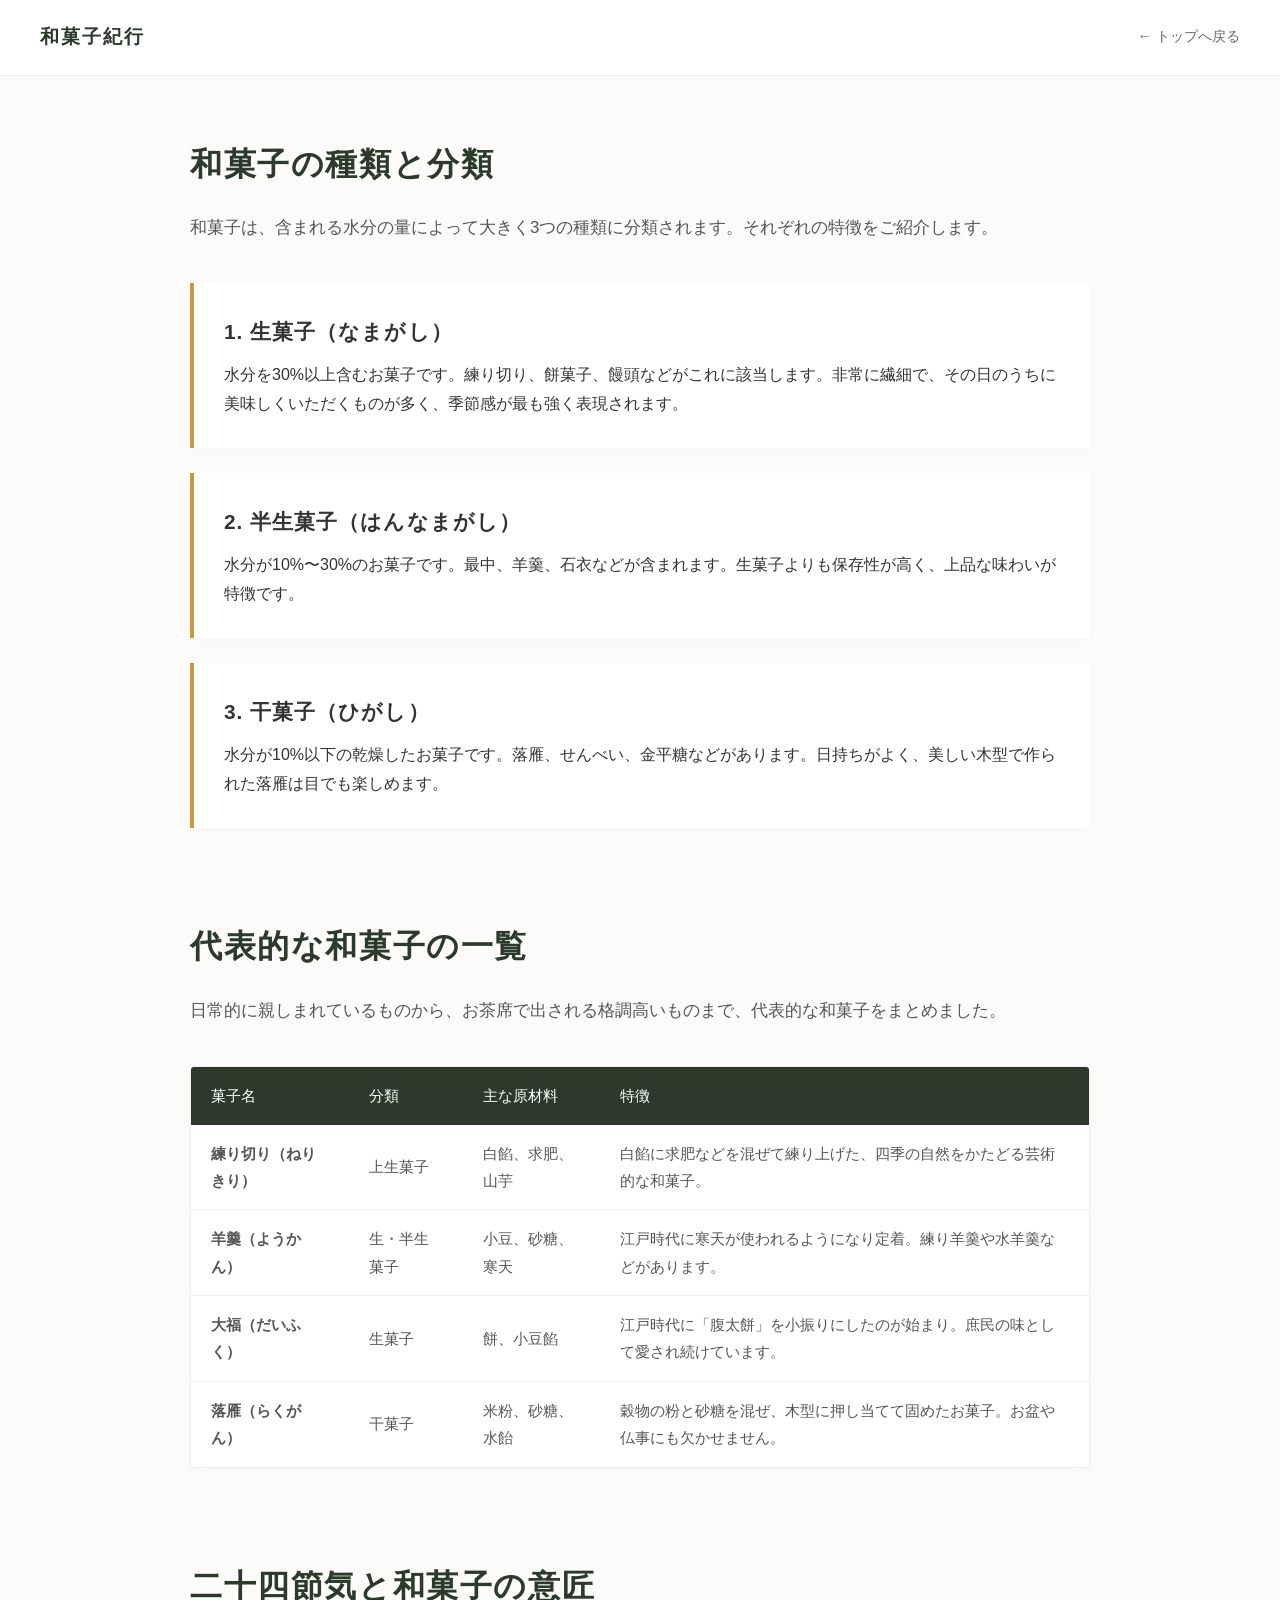
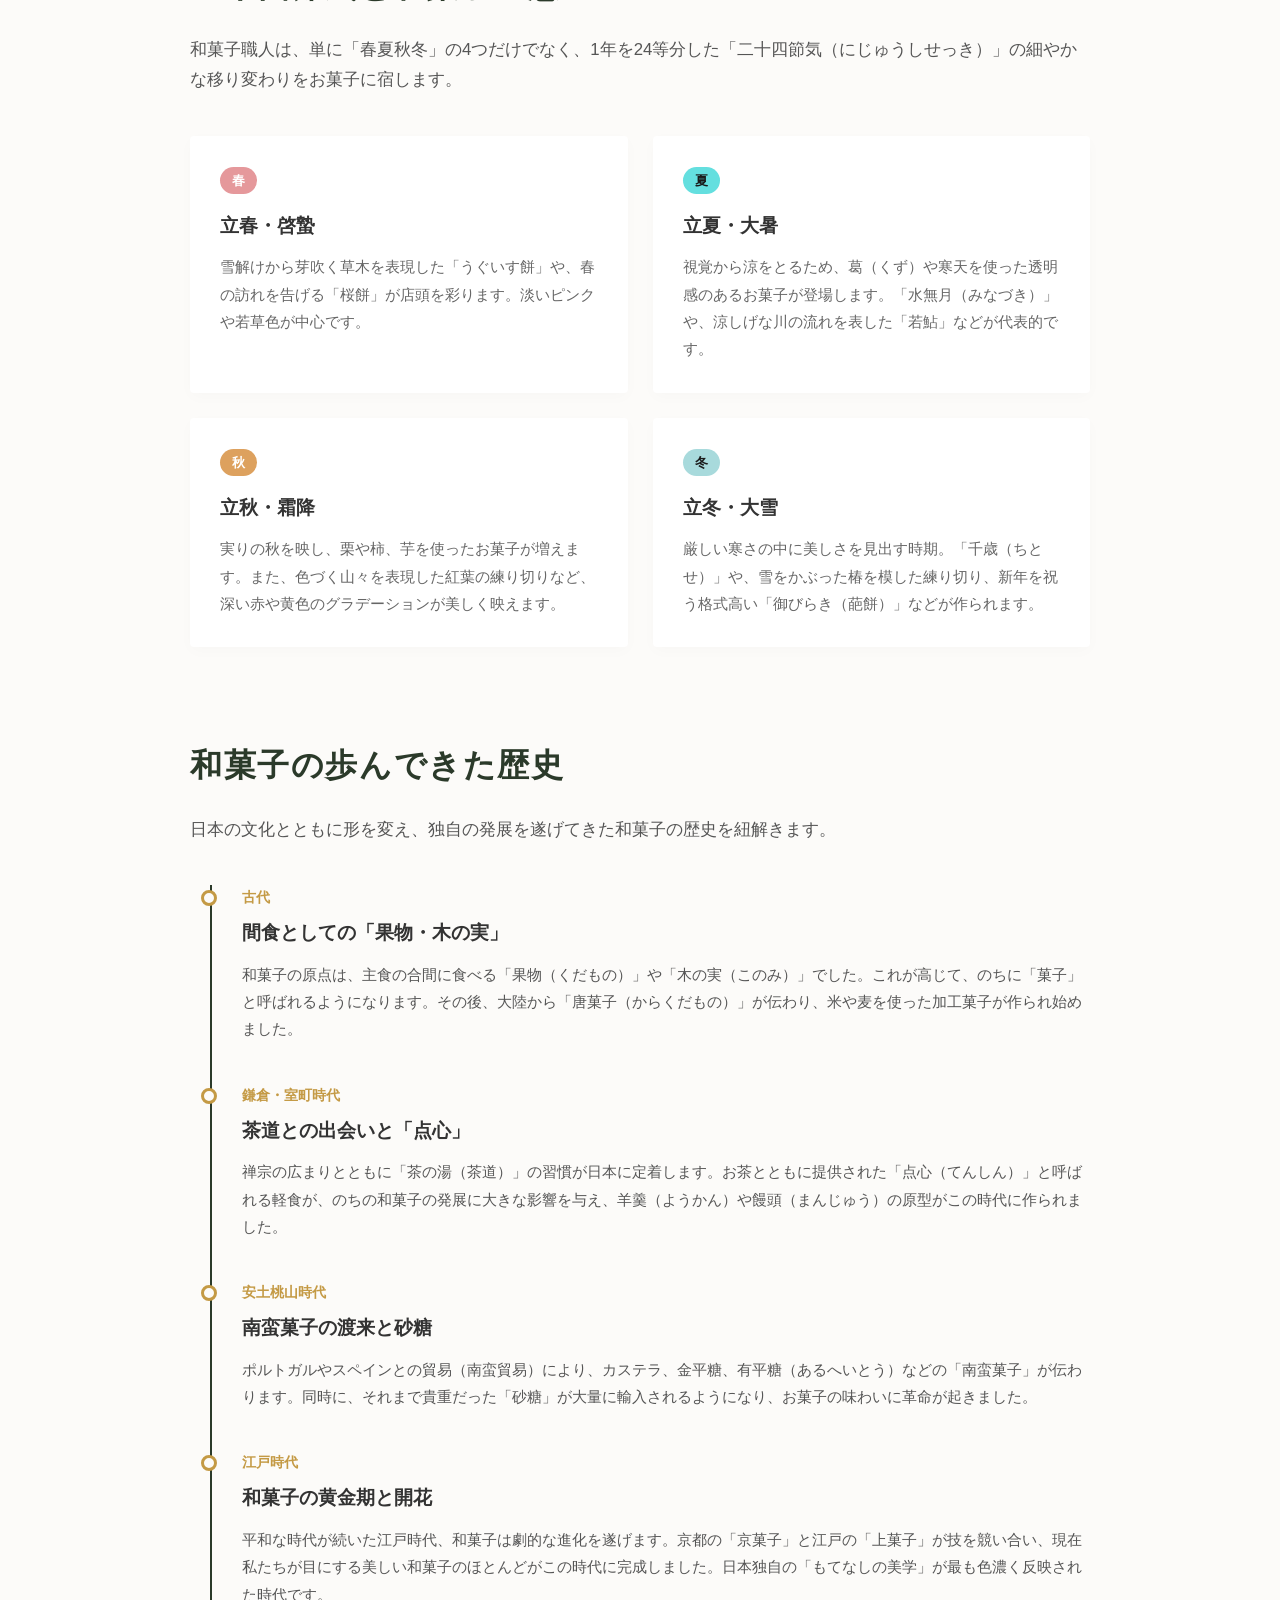
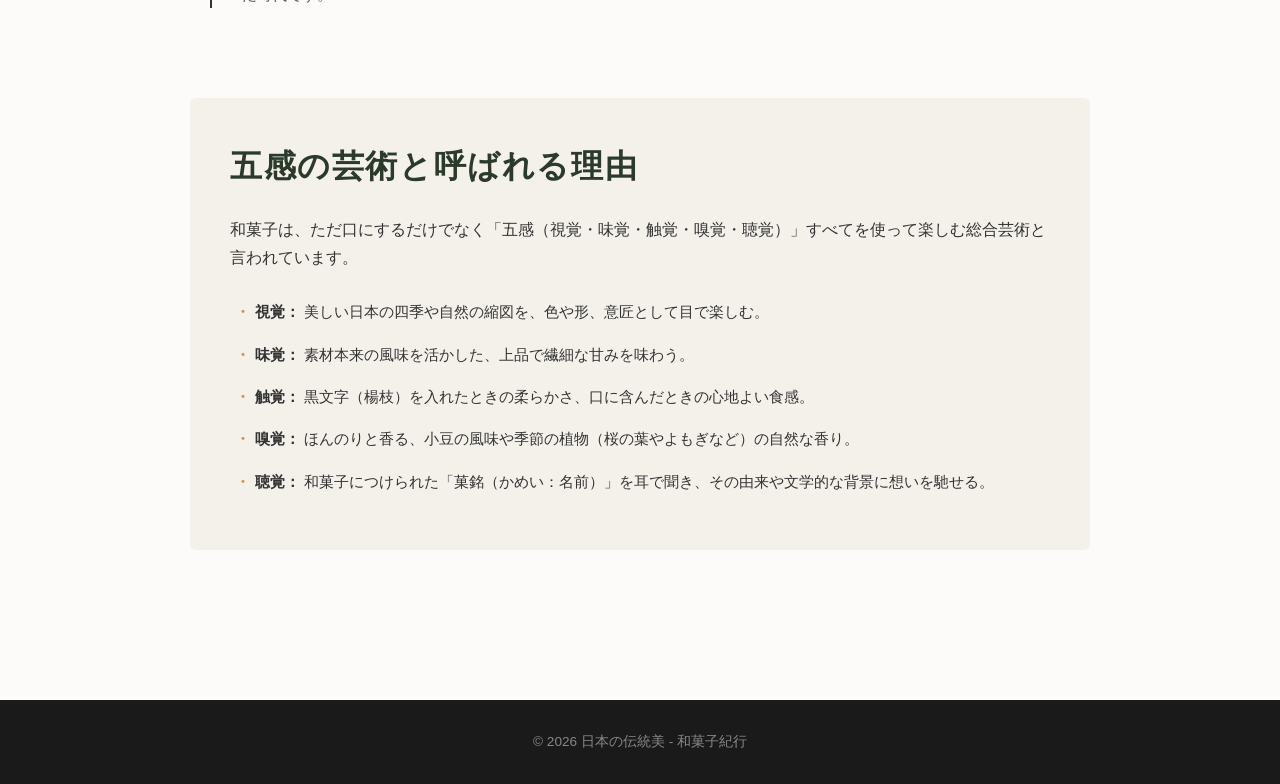
==== commit dd2e0c5f: "「和菓子と二十四節気（四季の意匠）」および「代表的な和菓子の種類（一覧表）」を追加しました。" ====
--- a/history.html
+++ b/history.html
@@ -13,7 +13,6 @@
     </nav>
 
     <main class="container sub-content">
-        <!-- セクション1：種類と分類 -->
         <section class="content-section">
             <h1>和菓子の種類と分類</h1>
             <p class="lead">和菓子は、含まれる水分の量によって大きく3つの種類に分類されます。それぞれの特徴をご紹介します。</p>
@@ -34,7 +33,78 @@
             </div>
         </section>
 
-        <!-- 追加セクション2：和菓子の歴史 -->
+        <section class="content-section">
+            <h2>代表的な和菓子の一覧</h2>
+            <p class="lead">日常的に親しまれているものから、お茶席で出される格調高いものまで、代表的な和菓子をまとめました。</p>
+            
+            <div class="table-wrapper">
+                <table class="wagashi-table">
+                    <thead>
+                        <tr>
+                            <th>菓子名</th>
+                            <th>分類</th>
+                            <th>主な原材料</th>
+                            <th>特徴</th>
+                        </tr>
+                    </thead>
+                    <tbody>
+                        <tr>
+                            <td class="table-name">練り切り（ねりきり）</td>
+                            <td>上生菓子</td>
+                            <td>白餡、求肥、山芋</td>
+                            <td>白餡に求肥などを混ぜて練り上げた、四季の自然をかたどる芸術的な和菓子。</td>
+                        </tr>
+                        <tr>
+                            <td class="table-name">羊羹（ようかん）</td>
+                            <td>生・半生菓子</td>
+                            <td>小豆、砂糖、寒天</td>
+                            <td>江戸時代に寒天が使われるようになり定着。練り羊羹や水羊羹などがあります。</td>
+                        </tr>
+                        <tr>
+                            <td class="table-name">大福（だいふく）</td>
+                            <td>生菓子</td>
+                            <td>餅、小豆餡</td>
+                            <td>江戸時代に「腹太餅」を小振りにしたのが始まり。庶民の味として愛され続けています。</td>
+                        </tr>
+                        <tr>
+                            <td class="table-name">落雁（らくがん）</td>
+                            <td>干菓子</td>
+                            <td>米粉、砂糖、水飴</td>
+                            <td>穀物の粉と砂糖を混ぜ、木型に押し当てて固めたお菓子。お盆や仏事にも欠かせません。</td>
+                        </tr>
+                    </tbody>
+                </table>
+            </div>
+        </section>
+
+        <section class="content-section">
+            <h2>二十四節気と和菓子の意匠</h2>
+            <p class="lead">和菓子職人は、単に「春夏秋冬」の4つだけでなく、1年を24等分した「二十四節気（にじゅうしせっき）」の細やかな移り変わりをお菓子に宿します。</p>
+            
+            <div class="season-grid">
+                <div class="season-card">
+                    <span class="season-badge spring">春</span>
+                    <h3>立春・啓蟄</h3>
+                    <p>雪解けから芽吹く草木を表現した「うぐいす餅」や、春の訪れを告げる「桜餅」が店頭を彩ります。淡いピンクや若草色が中心です。</p>
+                </div>
+                <div class="season-card">
+                    <span class="season-badge summer">夏</span>
+                    <h3>立夏・大暑</h3>
+                    <p>視覚から涼をとるため、葛（くず）や寒天を使った透明感のあるお菓子が登場します。「水無月（みなづき）」や、涼しげな川の流れを表した「若鮎」などが代表的です。</p>
+                </div>
+                <div class="season-card">
+                    <span class="season-badge autumn">秋</span>
+                    <h3>立秋・霜降</h3>
+                    <p>実りの秋を映し、栗や柿、芋を使ったお菓子が増えます。また、色づく山々を表現した紅葉の練り切りなど、深い赤や黄色のグラデーションが美しく映えます。</p>
+                </div>
+                <div class="season-card">
+                    <span class="season-badge winter">冬</span>
+                    <h3>立冬・大雪</h3>
+                    <p>厳しい寒さの中に美しさを見出す時期。「千歳（ちとせ）」や、雪をかぶった椿を模した練り切り、新年を祝う格式高い「御びらき（葩餅）」などが作られます。</p>
+                </div>
+            </div>
+        </section>
+
         <section class="content-section">
             <h2>和菓子の歩んできた歴史</h2>
             <p class="lead">日本の文化とともに形を変え、独自の発展を遂げてきた和菓子の歴史を紐解きます。</p>
@@ -74,10 +144,9 @@
             </div>
         </section>
 
-        <!-- 追加セクション3：五感の芸術 -->
         <section class="content-section art-section">
             <h2>五感の芸術と呼ばれる理由</h2>
-            <p>和菓子は、ただ口にするだけでなく**「五感（視覚・味覚・触覚・嗅覚・聴覚）」**すべてを使って楽しむ総合芸術と言われています。</p>
+            <p>和菓子は、ただ口にするだけでなく「五感（視覚・味覚・触覚・嗅覚・聴覚）」すべてを使って楽しむ総合芸術と言われています。</p>
             <ul class="art-list">
                 <li><strong>視覚：</strong> 美しい日本の四季や自然の縮図を、色や形、意匠として目で楽しむ。</li>
                 <li><strong>味覚：</strong> 素材本来の風味を活かした、上品で繊細な甘みを味わう。</li>
--- a/css/history.css
+++ b/css/history.css
@@ -11,11 +11,11 @@
     font-family: "Helvetica Neue", "Helvetica", "Hiragino Sans", "Hiragino Kaku Gothic ProN", "Arial", "Yu Gothic", Meiryo, sans-serif;
     line-height: 1.8;
     color: #333333;
-    background-color: #fcfbf9; /* 和紙をイメージした温かみのある白 */
+    background-color: #fcfbf9; /* 和紙風の背景色 */
 }
 
 .container {
-    max-width: 900px;
+    max-width: 940px;
     margin: 0 auto;
     padding: 60px 20px;
 }
@@ -55,7 +55,7 @@
    レイアウト・共通セクション
 ------------------------------------------- */
 .content-section {
-    margin-bottom: 80px;
+    margin-bottom: 90px;
 }
 
 .content-section h1,
@@ -79,7 +79,7 @@
     background-color: #ffffff;
     padding: 30px;
     margin-bottom: 25px;
-    border-left: 4px solid #c49a45; /* 金のアクセント */
+    border-left: 4px solid #c49a45;
     box-shadow: 0 4px 15px rgba(0,0,0,0.02);
     border-radius: 0 4px 4px 0;
 }
@@ -91,11 +91,95 @@
 }
 
 /* -------------------------------------------
-   セクション2：歴史（タイムライン構造）
+   追加：和菓子一覧（テーブル）
+------------------------------------------- */
+.table-wrapper {
+    overflow-x: auto; /* スマホ用横スクロール */
+    background: #ffffff;
+    border-radius: 4px;
+    box-shadow: 0 4px 15px rgba(0,0,0,0.02);
+    border: 1px solid #eee;
+}
+
+.wagashi-table {
+    width: 100%;
+    border-collapse: collapse;
+    text-align: left;
+    font-size: 0.95rem;
+}
+
+.wagashi-table th {
+    background-color: #2b3a2a;
+    color: #ffffff;
+    padding: 15px 20px;
+    font-weight: 500;
+}
+
+.wagashi-table td {
+    padding: 15px 20px;
+    border-bottom: 1px solid #eeeeee;
+    color: #555555;
+}
+
+.wagashi-table tr:last-child td {
+    border-bottom: none;
+}
+
+.table-name {
+    font-weight: bold;
+    color: #2b3a2a;
+}
+
+/* -------------------------------------------
+   追加：二十四節気（グリッドレイアウト）
+------------------------------------------- */
+.season-grid {
+    display: grid;
+    grid-template-columns: repeat(2, 1fr);
+    gap: 25px;
+}
+
+.season-card {
+    background: #ffffff;
+    padding: 30px;
+    border-radius: 4px;
+    box-shadow: 0 4px 15px rgba(0,0,0,0.02);
+    position: relative;
+}
+
+.season-badge {
+    display: inline-block;
+    padding: 2px 12px;
+    font-size: 0.8rem;
+    color: #fff;
+    border-radius: 20px;
+    margin-bottom: 15px;
+    font-weight: bold;
+}
+
+/* 四季に応じたイメージカラー */
+.season-badge.spring { background-color: #e5989b; }
+.season-badge.summer { background-color: #64dfdf; color: #1a1a1a; }
+.season-badge.autumn { background-color: #dda15e; }
+.season-badge.winter { background-color: #a8dadc; color: #1a1a1a; }
+
+.season-card h3 {
+    font-size: 1.2rem;
+    margin-bottom: 10px;
+    color: #333;
+}
+
+.season-card p {
+    font-size: 0.95rem;
+    color: #666;
+}
+
+/* -------------------------------------------
+   セクション：歴史（タイムライン構造）
 ------------------------------------------- */
 .timeline {
     position: relative;
-    border-left: 2px solid #2b3a2a; /* 抹茶色の縦線 */
+    border-left: 2px solid #2b3a2a;
     margin-left: 20px;
     padding-left: 30px;
 }
@@ -105,7 +189,6 @@
     margin-bottom: 40px;
 }
 
-/* タイムラインの結合点（丸ぽち） */
 .timeline-item::before {
     content: '';
     position: absolute;
@@ -123,7 +206,6 @@
     font-weight: bold;
     color: #c49a45;
     margin-bottom: 5px;
-    letter-spacing: 0.05em;
 }
 
 .timeline-content h3 {
@@ -135,14 +217,13 @@
 .timeline-content p {
     font-size: 0.95rem;
     color: #555555;
-    text-align: justify;
-}
-
-/* -------------------------------------------
-   セクション3：五感の芸術（リスト）
+}
+
+/* -------------------------------------------
+   セクション：五感の芸術（リスト）
 ------------------------------------------- */
 .art-section {
-    background-color: #f4f1eb; /* 薄い砂色 */
+    background-color: #f4f1eb;
     padding: 40px;
     border-radius: 6px;
 }
@@ -162,7 +243,6 @@
     font-size: 0.95rem;
 }
 
-/* リストの先頭の和風な丸印 */
 .art-list li::before {
     content: "・";
     position: absolute;
@@ -189,15 +269,12 @@
     .container {
         padding: 40px 20px;
     }
-    .sub-nav {
-        padding: 20px;
-    }
-    .content-section h1,
-    .content-section h2 {
-        font-size: 1.6rem;
-    }
-    .category-box {
-        padding: 20px;
+    .content-section {
+        margin-bottom: 60px;
+    }
+    .season-grid {
+        grid-template-columns: 1fr; /* スマホでは1カラムに */
+        gap: 15px;
     }
     .timeline {
         margin-left: 10px;
@@ -206,7 +283,4 @@
     .timeline-item::before {
         left: -27px;
     }
-    .art-section {
-        padding: 25px 20px;
-    }
 }
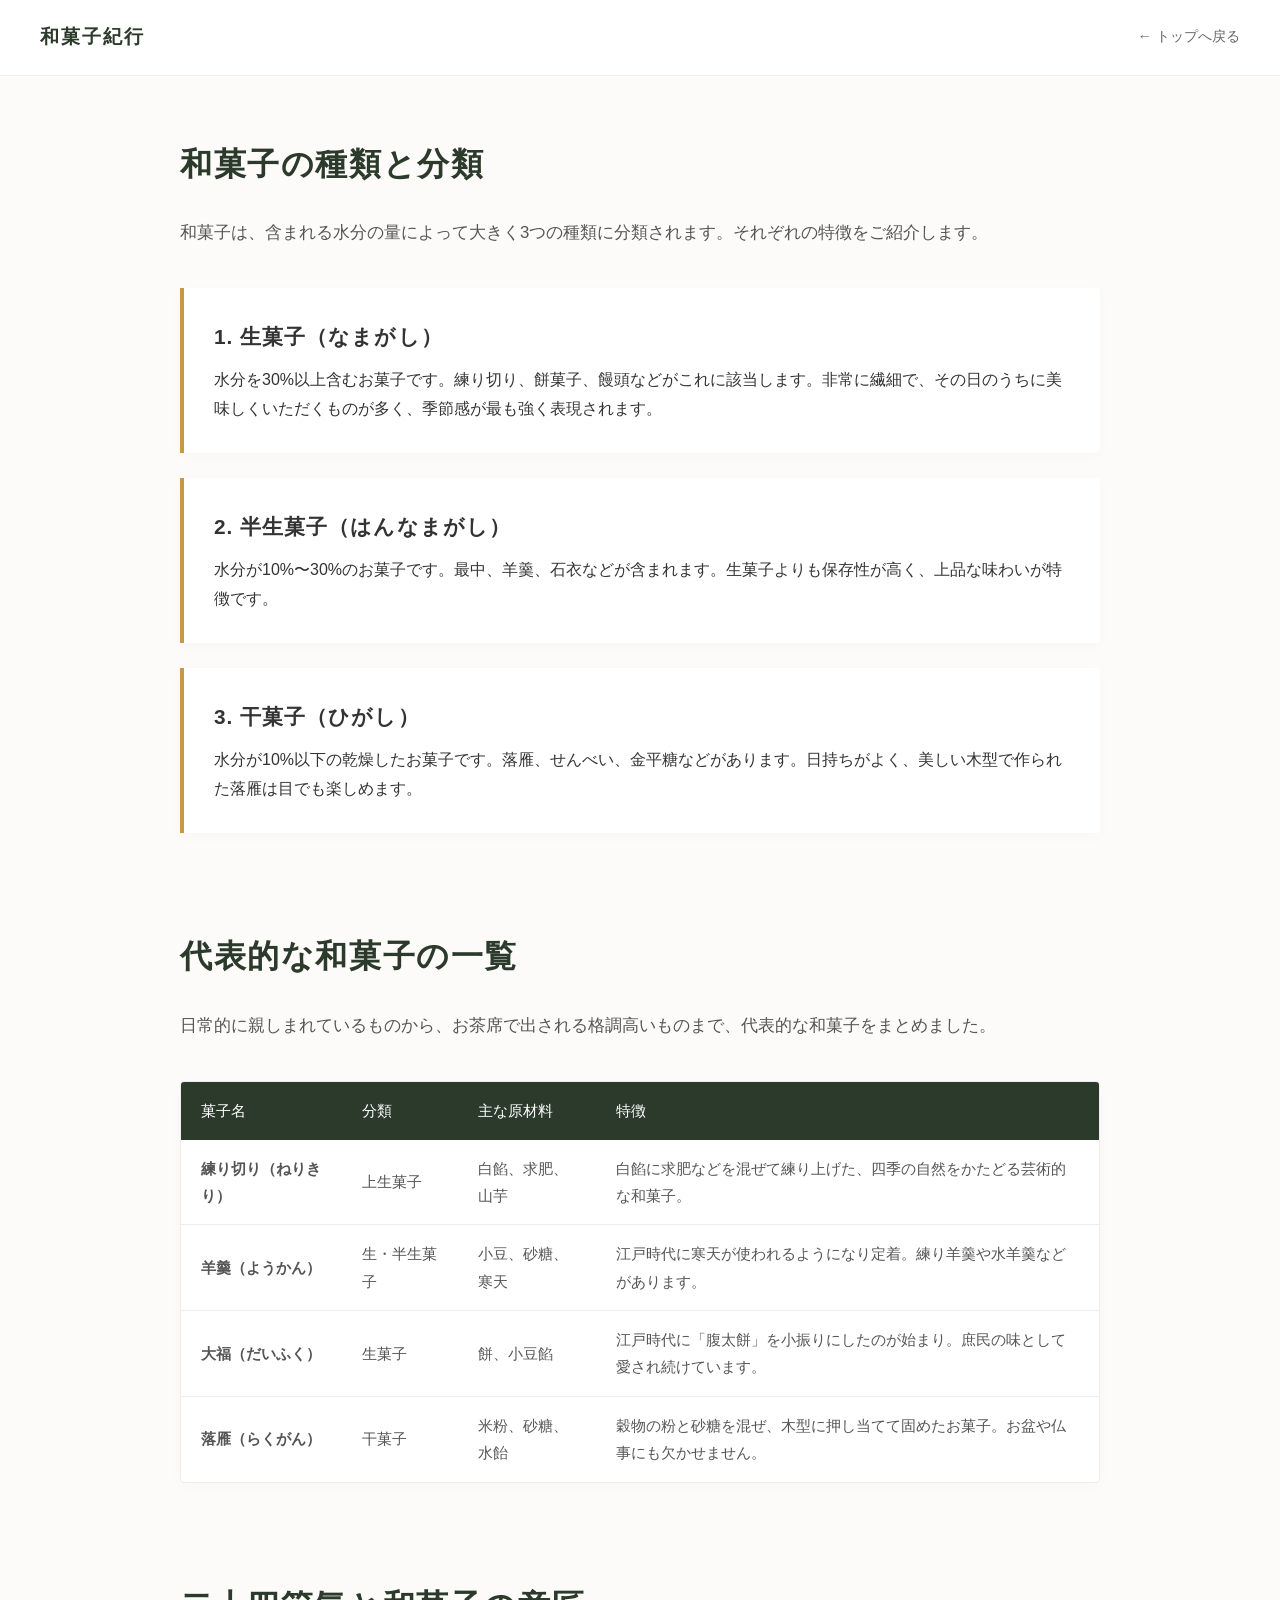
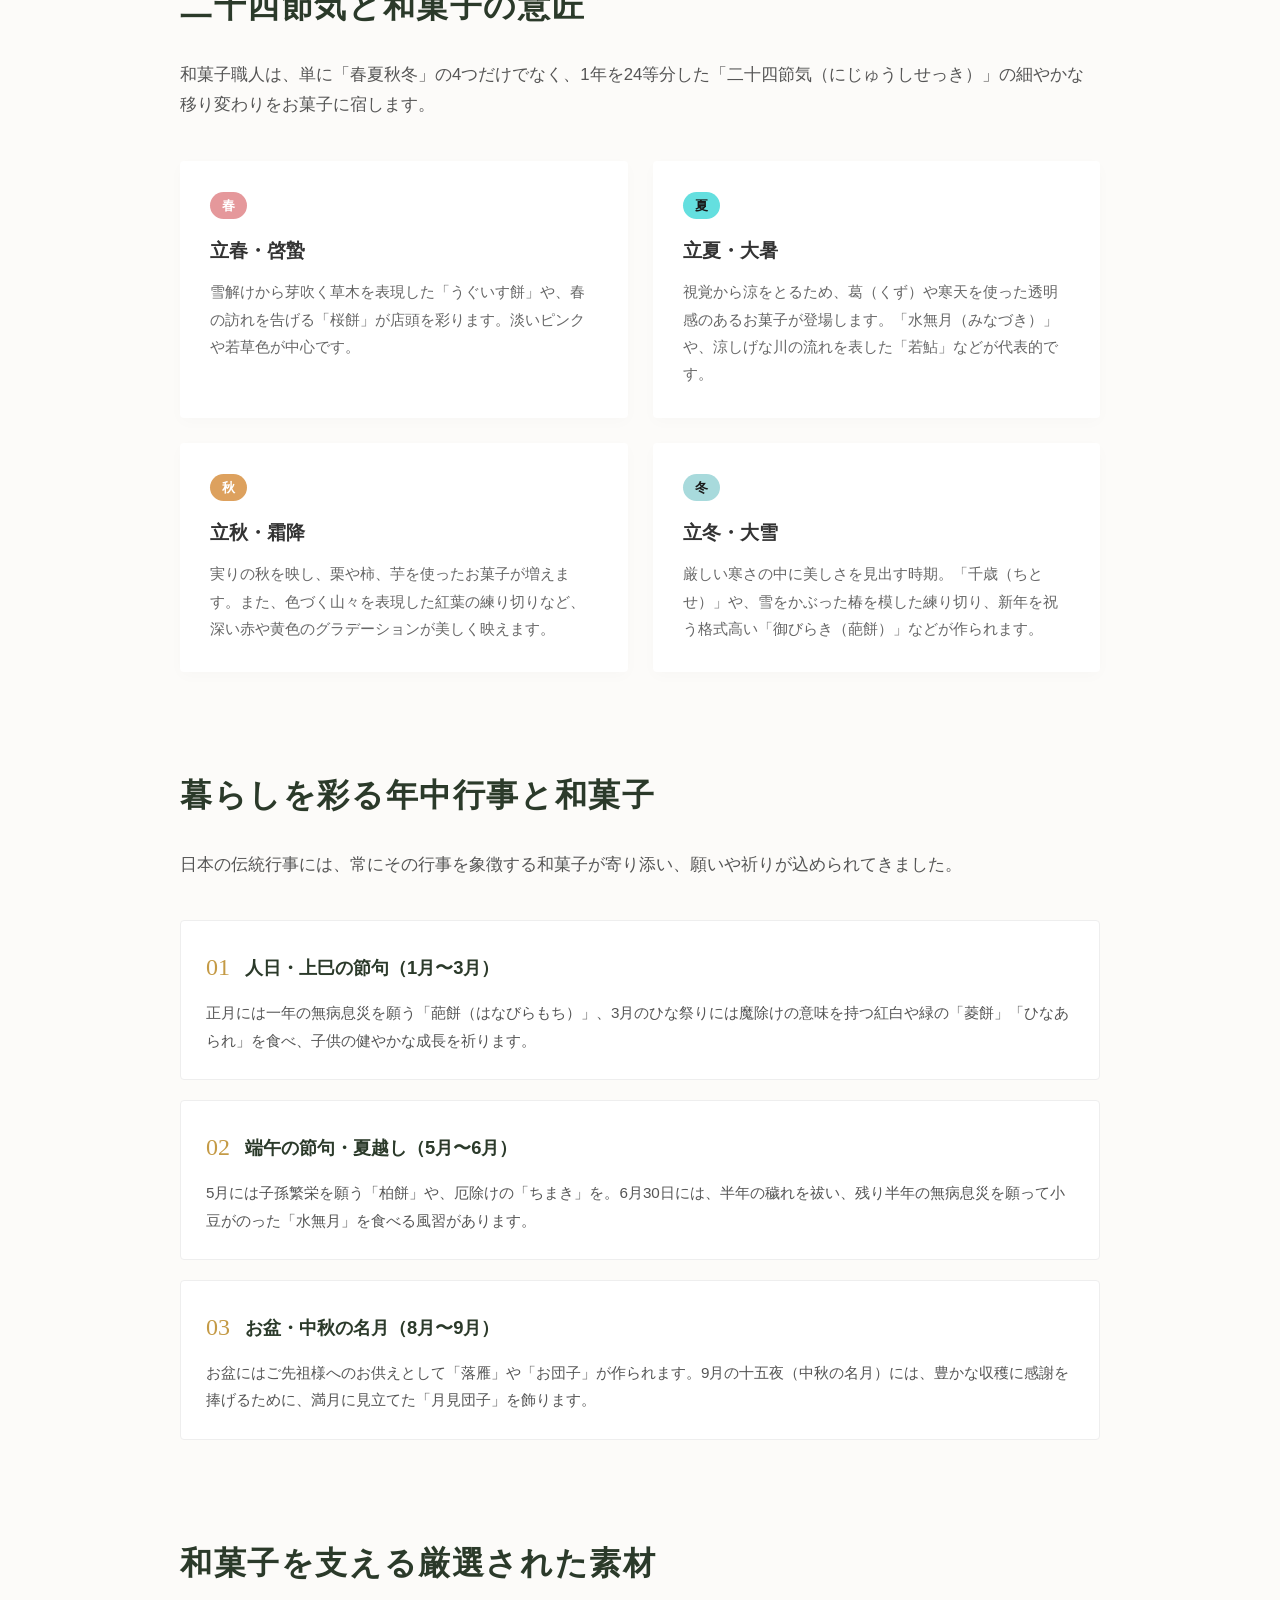
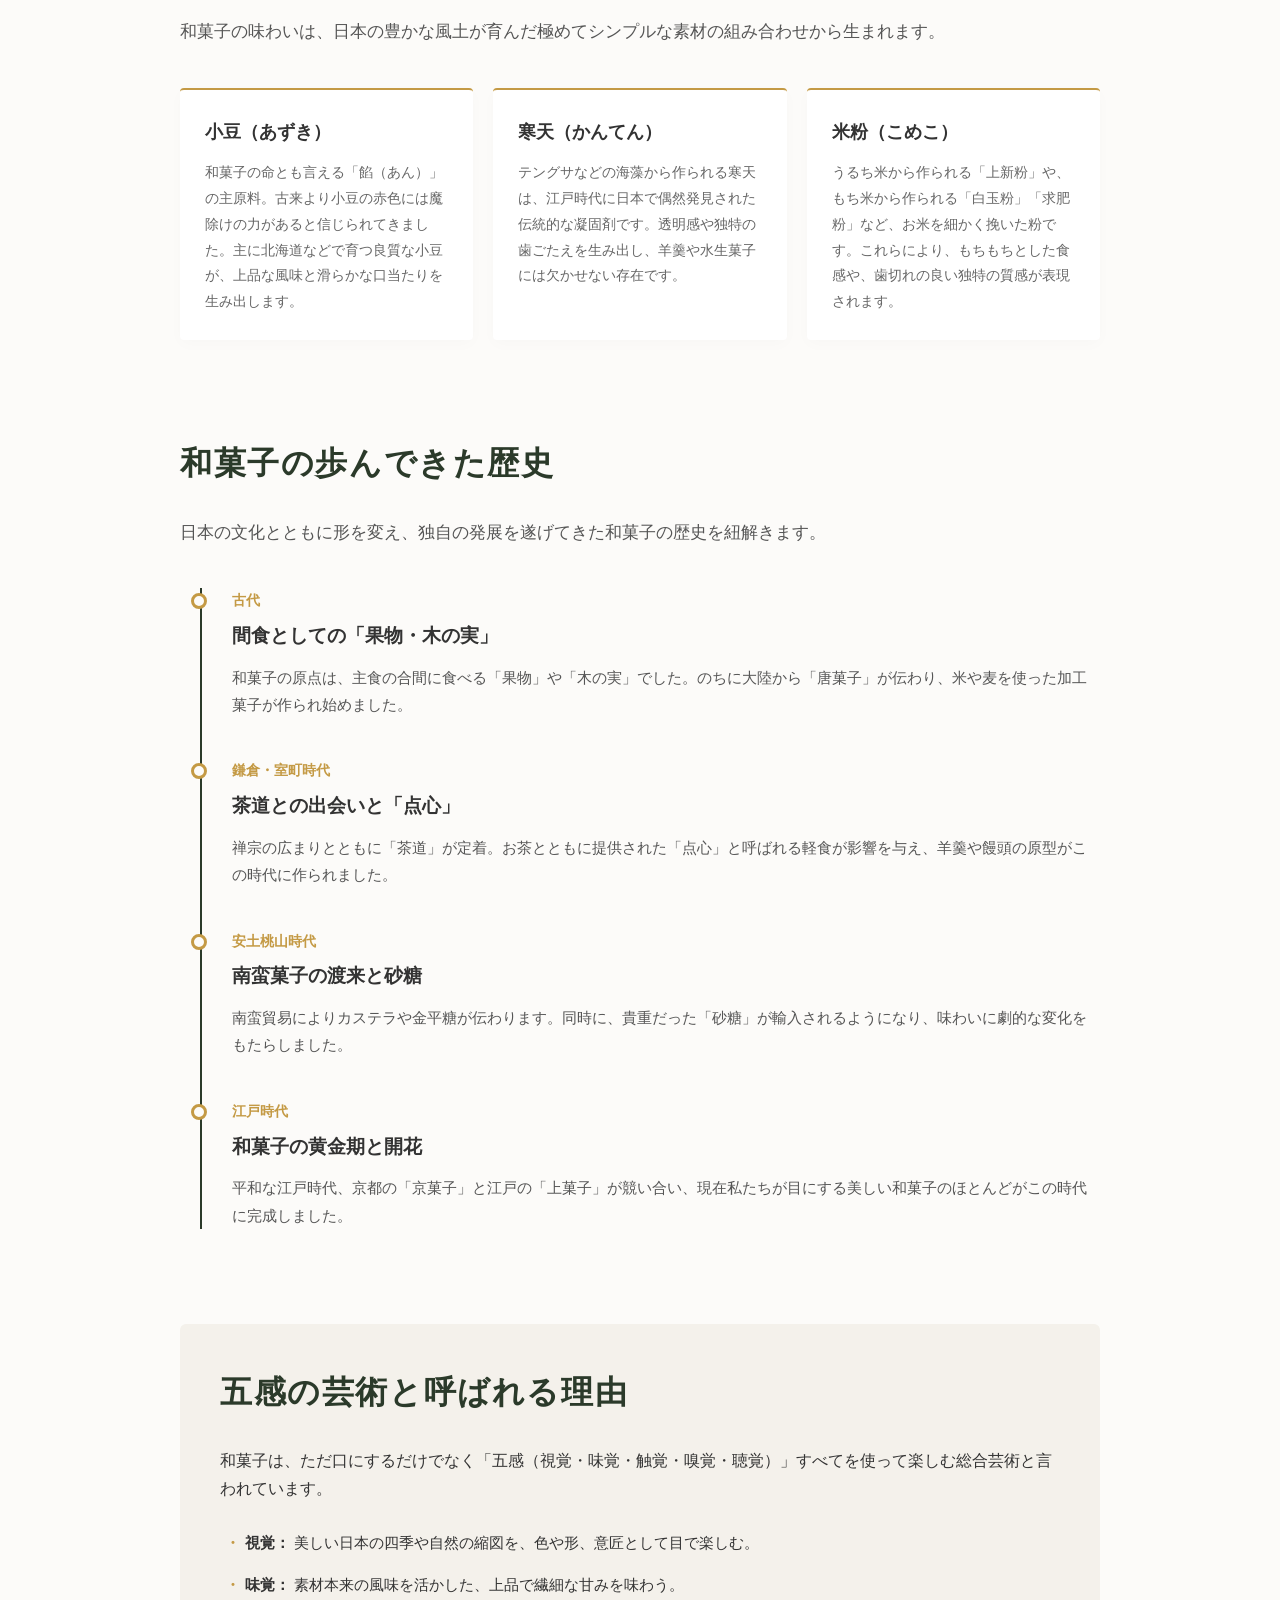
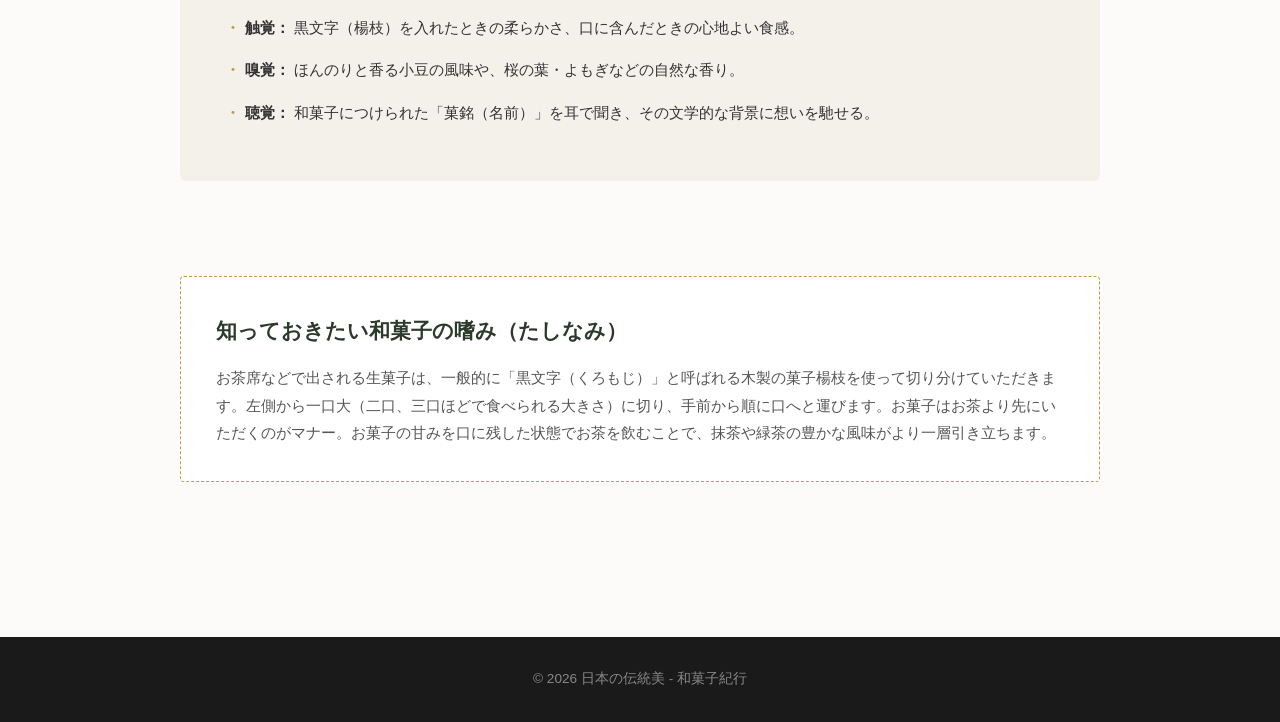
==== commit 6830818e: "和菓子と年中行事（歳時記）・和菓子に欠かせない三大素材・美しい和菓子を楽しむためのマナーを追加しました" ====
--- a/history.html
+++ b/history.html
@@ -106,6 +106,44 @@
         </section>
 
         <section class="content-section">
+            <h2>暮らしを彩る年中行事と和菓子</h2>
+            <p class="lead">日本の伝統行事には、常にその行事を象徴する和菓子が寄り添い、願いや祈りが込められてきました。</p>
+            <div class="event-grid">
+                <div class="event-item">
+                    <h4><span>01</span>人日・上巳の節句（1月〜3月）</h4>
+                    <p>正月には一年の無病息災を願う「葩餅（はなびらもち）」、3月のひな祭りには魔除けの意味を持つ紅白や緑の「菱餅」「ひなあられ」を食べ、子供の健やかな成長を祈ります。</p>
+                </div>
+                <div class="event-item">
+                    <h4><span>02</span>端午の節句・夏越し（5月〜6月）</h4>
+                    <p>5月には子孫繁栄を願う「柏餅」や、厄除けの「ちまき」を。6月30日には、半年の穢れを祓い、残り半年の無病息災を願って小豆がのった「水無月」を食べる風習があります。</p>
+                </div>
+                <div class="event-item">
+                    <h4><span>03</span>お盆・中秋の名月（8月〜9月）</h4>
+                    <p>お盆にはご先祖様へのお供えとして「落雁」や「お団子」が作られます。9月の十五夜（中秋の名月）には、豊かな収穫に感謝を捧げるために、満月に見立てた「月見団子」を飾ります。</p>
+                </div>
+            </div>
+        </section>
+
+        <section class="content-section">
+            <h2>和菓子を支える厳選された素材</h2>
+            <p class="lead">和菓子の味わいは、日本の豊かな風土が育んだ極めてシンプルな素材の組み合わせから生まれます。</p>
+            <div class="material-container">
+                <div class="material-block">
+                    <h3>小豆（あずき）</h3>
+                    <p>和菓子の命とも言える「餡（あん）」の主原料。古来より小豆の赤色には魔除けの力があると信じられてきました。主に北海道などで育つ良質な小豆が、上品な風味と滑らかな口当たりを生み出します。</p>
+                </div>
+                <div class="material-block">
+                    <h3>寒天（かんてん）</h3>
+                    <p>テングサなどの海藻から作られる寒天は、江戸時代に日本で偶然発見された伝統的な凝固剤です。透明感や独特の歯ごたえを生み出し、羊羹や水生菓子には欠かせない存在です。</p>
+                </div>
+                <div class="material-block">
+                    <h3>米粉（こめこ）</h3>
+                    <p>うるち米から作られる「上新粉」や、もち米から作られる「白玉粉」「求肥粉」など、お米を細かく挽いた粉です。これらにより、もちもちとした食感や、歯切れの良い独特の質感が表現されます。</p>
+                </div>
+            </div>
+        </section>
+
+        <section class="content-section">
             <h2>和菓子の歩んできた歴史</h2>
             <p class="lead">日本の文化とともに形を変え、独自の発展を遂げてきた和菓子の歴史を紐解きます。</p>
             
@@ -114,7 +152,7 @@
                     <div class="timeline-era">古代</div>
                     <div class="timeline-content">
                         <h3>間食としての「果物・木の実」</h3>
-                        <p>和菓子の原点は、主食の合間に食べる「果物（くだもの）」や「木の実（このみ）」でした。これが高じて、のちに「菓子」と呼ばれるようになります。その後、大陸から「唐菓子（からくだもの）」が伝わり、米や麦を使った加工菓子が作られ始めました。</p>
+                        <p>和菓子の原点は、主食の合間に食べる「果物」や「木の実」でした。のちに大陸から「唐菓子」が伝わり、米や麦を使った加工菓子が作られ始めました。</p>
                     </div>
                 </div>
 
@@ -122,7 +160,7 @@
                     <div class="timeline-era">鎌倉・室町時代</div>
                     <div class="timeline-content">
                         <h3>茶道との出会いと「点心」</h3>
-                        <p>禅宗の広まりとともに「茶の湯（茶道）」の習慣が日本に定着します。お茶とともに提供された「点心（てんしん）」と呼ばれる軽食が、のちの和菓子の発展に大きな影響を与え、羊羹（ようかん）や饅頭（まんじゅう）の原型がこの時代に作られました。</p>
+                        <p>禅宗の広まりとともに「茶道」が定着。お茶とともに提供された「点心」と呼ばれる軽食が影響を与え、羊羹や饅頭の原型がこの時代に作られました。</p>
                     </div>
                 </div>
 
@@ -130,7 +168,7 @@
                     <div class="timeline-era">安土桃山時代</div>
                     <div class="timeline-content">
                         <h3>南蛮菓子の渡来と砂糖</h3>
-                        <p>ポルトガルやスペインとの貿易（南蛮貿易）により、カステラ、金平糖、有平糖（あるへいとう）などの「南蛮菓子」が伝わります。同時に、それまで貴重だった「砂糖」が大量に輸入されるようになり、お菓子の味わいに革命が起きました。</p>
+                        <p>南蛮貿易によりカステラや金平糖が伝わります。同時に、貴重だった「砂糖」が輸入されるようになり、味わいに劇的な変化をもたらしました。</p>
                     </div>
                 </div>
 
@@ -138,7 +176,7 @@
                     <div class="timeline-era">江戸時代</div>
                     <div class="timeline-content">
                         <h3>和菓子の黄金期と開花</h3>
-                        <p>平和な時代が続いた江戸時代、和菓子は劇的な進化を遂げます。京都の「京菓子」と江戸の「上菓子」が技を競い合い、現在私たちが目にする美しい和菓子のほとんどがこの時代に完成しました。日本独自の「もてなしの美学」が最も色濃く反映された時代です。</p>
+                        <p>平和な江戸時代、京都の「京菓子」と江戸の「上菓子」が競い合い、現在私たちが目にする美しい和菓子のほとんどがこの時代に完成しました。</p>
                     </div>
                 </div>
             </div>
@@ -151,9 +189,14 @@
                 <li><strong>視覚：</strong> 美しい日本の四季や自然の縮図を、色や形、意匠として目で楽しむ。</li>
                 <li><strong>味覚：</strong> 素材本来の風味を活かした、上品で繊細な甘みを味わう。</li>
                 <li><strong>触覚：</strong> 黒文字（楊枝）を入れたときの柔らかさ、口に含んだときの心地よい食感。</li>
-                <li><strong>嗅覚：</strong> ほんのりと香る、小豆の風味や季節の植物（桜の葉やよもぎなど）の自然な香り。</li>
-                <li><strong>聴覚：</strong> 和菓子につけられた「菓銘（かめい：名前）」を耳で聞き、その由来や文学的な背景に想いを馳せる。</li>
+                <li><strong>嗅覚：</strong> ほんのりと香る小豆の風味や、桜の葉・よもぎなどの自然な香り。</li>
+                <li><strong>聴覚：</strong> 和菓子につけられた「菓銘（名前）」を耳で聞き、その文学的な背景に想いを馳せる。</li>
             </ul>
+        </section>
+
+        <section class="content-section layer-box">
+            <h3>知っておきたい和菓子の嗜み（たしなみ）</h3>
+            <p>お茶席などで出される生菓子は、一般的に「黒文字（くろもじ）」と呼ばれる木製の菓子楊枝を使って切り分けていただきます。左側から一口大（二口、三口ほどで食べられる大きさ）に切り、手前から順に口へと運びます。お菓子はお茶より先にいただくのがマナー。お菓子の甘みを口に残した状態でお茶を飲むことで、抹茶や緑茶の豊かな風味がより一層引き立ちます。</p>
         </section>
     </main>
 
--- a/css/history.css
+++ b/css/history.css
@@ -11,11 +11,11 @@
     font-family: "Helvetica Neue", "Helvetica", "Hiragino Sans", "Hiragino Kaku Gothic ProN", "Arial", "Yu Gothic", Meiryo, sans-serif;
     line-height: 1.8;
     color: #333333;
-    background-color: #fcfbf9; /* 和紙風の背景色 */
+    background-color: #fcfbf9; /* 和紙風の柔らかな白 */
 }
 
 .container {
-    max-width: 940px;
+    max-width: 960px;
     margin: 0 auto;
     padding: 60px 20px;
 }
@@ -55,14 +55,14 @@
    レイアウト・共通セクション
 ------------------------------------------- */
 .content-section {
-    margin-bottom: 90px;
+    margin-bottom: 95px;
 }
 
 .content-section h1,
 .content-section h2 {
     font-size: 2rem;
     color: #2b3a2a;
-    margin-bottom: 20px;
+    margin-bottom: 25px;
     letter-spacing: 0.05em;
 }
 
@@ -91,14 +91,14 @@
 }
 
 /* -------------------------------------------
-   追加：和菓子一覧（テーブル）
+   セクション2：和菓子一覧（テーブル）
 ------------------------------------------- */
 .table-wrapper {
-    overflow-x: auto; /* スマホ用横スクロール */
+    overflow-x: auto;
     background: #ffffff;
     border-radius: 4px;
     box-shadow: 0 4px 15px rgba(0,0,0,0.02);
-    border: 1px solid #eee;
+    border: 1px solid #eeeeee;
 }
 
 .wagashi-table {
@@ -131,7 +131,7 @@
 }
 
 /* -------------------------------------------
-   追加：二十四節気（グリッドレイアウト）
+   セクション3：二十四節気（グリッドレイアウト）
 ------------------------------------------- */
 .season-grid {
     display: grid;
@@ -144,7 +144,6 @@
     padding: 30px;
     border-radius: 4px;
     box-shadow: 0 4px 15px rgba(0,0,0,0.02);
-    position: relative;
 }
 
 .season-badge {
@@ -157,7 +156,6 @@
     font-weight: bold;
 }
 
-/* 四季に応じたイメージカラー */
 .season-badge.spring { background-color: #e5989b; }
 .season-badge.summer { background-color: #64dfdf; color: #1a1a1a; }
 .season-badge.autumn { background-color: #dda15e; }
@@ -175,7 +173,72 @@
 }
 
 /* -------------------------------------------
-   セクション：歴史（タイムライン構造）
+   新設セクション4：年中行事（リストスタイル）
+------------------------------------------- */
+.event-grid {
+    display: flex;
+    flex-direction: column;
+    gap: 20px;
+}
+
+.event-item {
+    background-color: #ffffff;
+    padding: 25px;
+    border-radius: 4px;
+    border: 1px solid #eee;
+}
+
+.event-item h4 {
+    font-size: 1.15rem;
+    color: #2b3a2a;
+    margin-bottom: 10px;
+    display: flex;
+    align-items: center;
+}
+
+.event-item h4 span {
+    font-family: 'Georgia', serif;
+    font-size: 1.5rem;
+    color: #c49a45;
+    margin-right: 15px;
+    font-weight: 300;
+}
+
+.event-item p {
+    font-size: 0.95rem;
+    color: #555555;
+}
+
+/* -------------------------------------------
+   新設セクション5：三大素材（3カラム）
+------------------------------------------- */
+.material-container {
+    display: flex;
+    gap: 20px;
+}
+
+.material-block {
+    flex: 1;
+    background-color: #ffffff;
+    padding: 25px;
+    border-radius: 4px;
+    box-shadow: 0 4px 15px rgba(0,0,0,0.02);
+    border-top: 2px solid #c49a45;
+}
+
+.material-block h3 {
+    font-size: 1.15rem;
+    color: #333;
+    margin-bottom: 12px;
+}
+
+.material-block p {
+    font-size: 0.9rem;
+    color: #666;
+}
+
+/* -------------------------------------------
+   セクション6：歴史（タイムライン構造）
 ------------------------------------------- */
 .timeline {
     position: relative;
@@ -220,10 +283,10 @@
 }
 
 /* -------------------------------------------
-   セクション：五感の芸術（リスト）
+   セクション7：五感の芸術（囲み枠）
 ------------------------------------------- */
 .art-section {
-    background-color: #f4f1eb;
+    background-color: #f4f1eb; /* 落ち着いた砂色 */
     padding: 40px;
     border-radius: 6px;
 }
@@ -249,6 +312,27 @@
     left: 5px;
     color: #c49a45;
     font-weight: bold;
+}
+
+/* -------------------------------------------
+   新設セクション8：マナー（下部ハイライト）
+------------------------------------------- */
+.layer-box {
+    background-color: #ffffff;
+    border: 1px dashed #c49a45;
+    padding: 35px;
+    border-radius: 4px;
+}
+
+.layer-box h3 {
+    color: #2b3a2a;
+    margin-bottom: 15px;
+    font-size: 1.3rem;
+}
+
+.layer-box p {
+    font-size: 0.95rem;
+    color: #555555;
 }
 
 /* -------------------------------------------
@@ -270,10 +354,13 @@
         padding: 40px 20px;
     }
     .content-section {
-        margin-bottom: 60px;
+        margin-bottom: 70px;
     }
     .season-grid {
-        grid-template-columns: 1fr; /* スマホでは1カラムに */
+        grid-template-columns: 1fr;
+    }
+    .material-container {
+        flex-direction: column;
         gap: 15px;
     }
     .timeline {
@@ -283,4 +370,7 @@
     .timeline-item::before {
         left: -27px;
     }
+    .art-section, .layer-box {
+        padding: 25px 20px;
+    }
 }
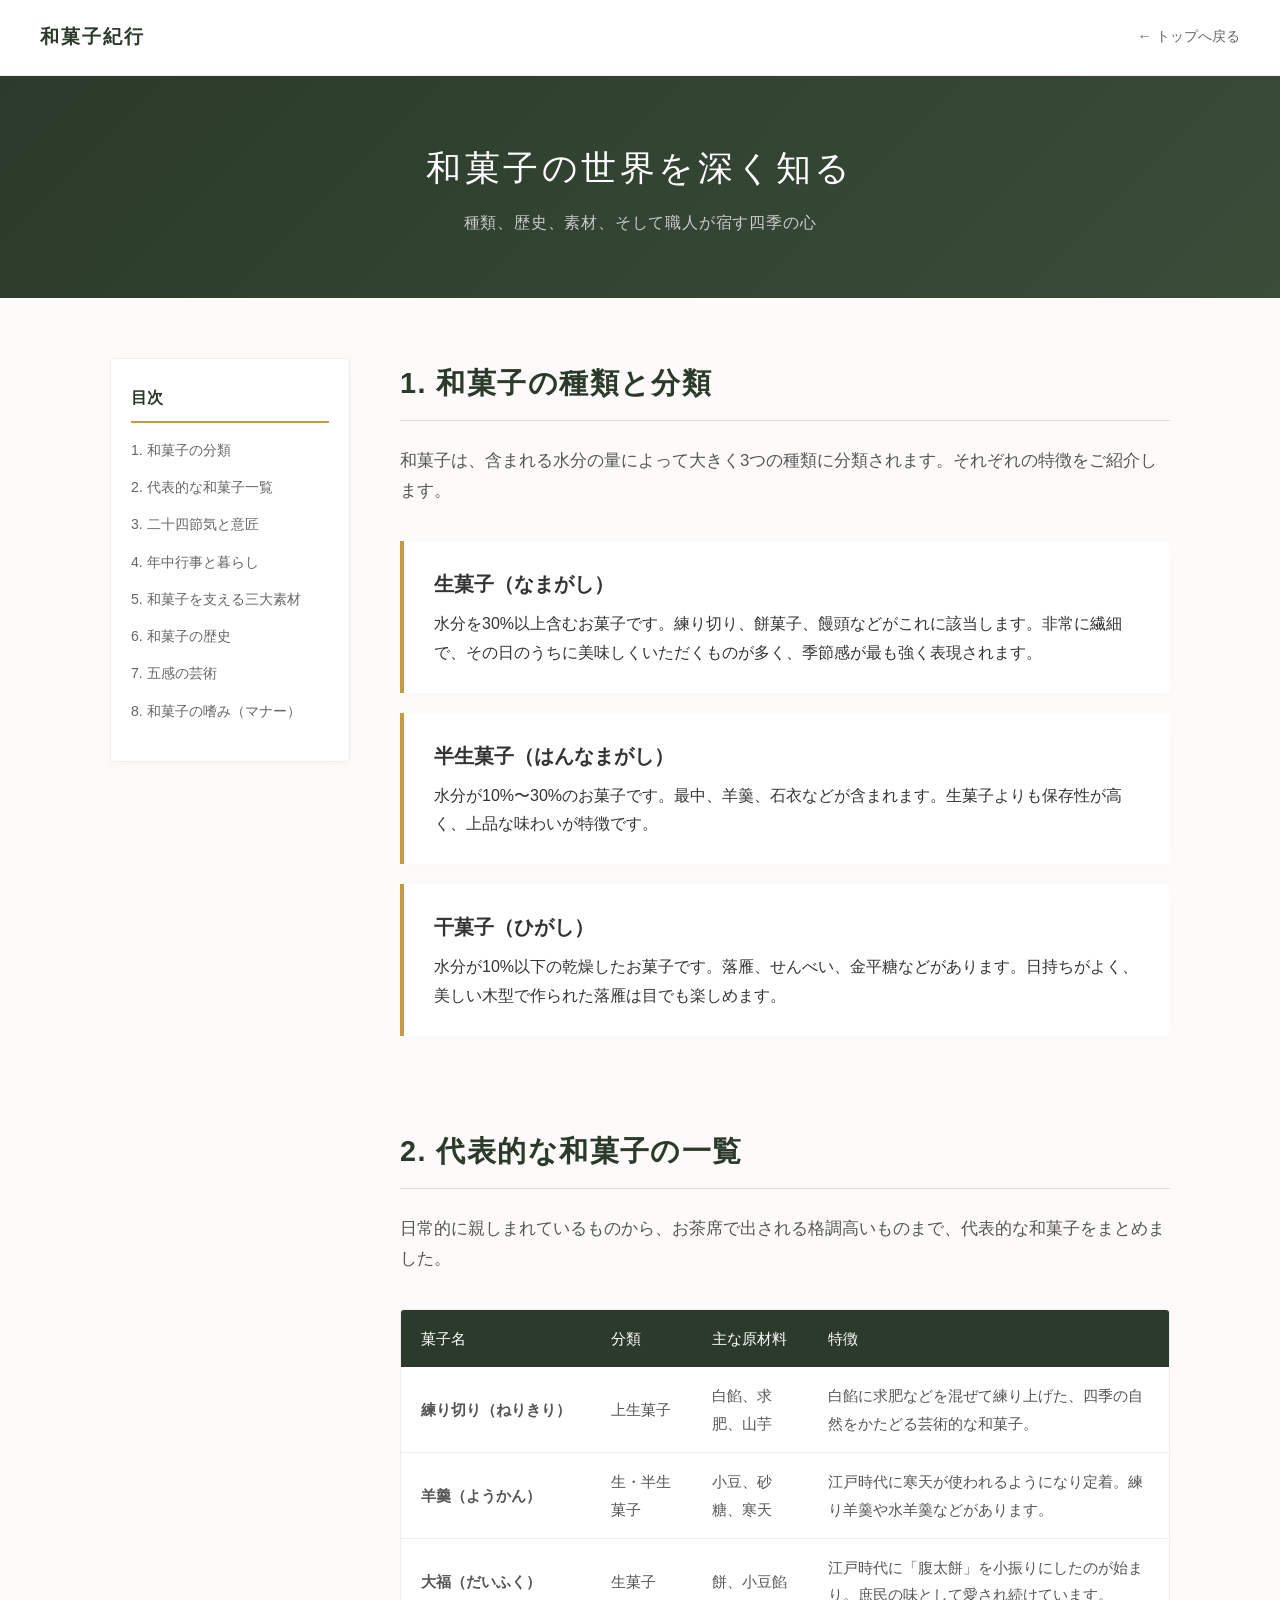
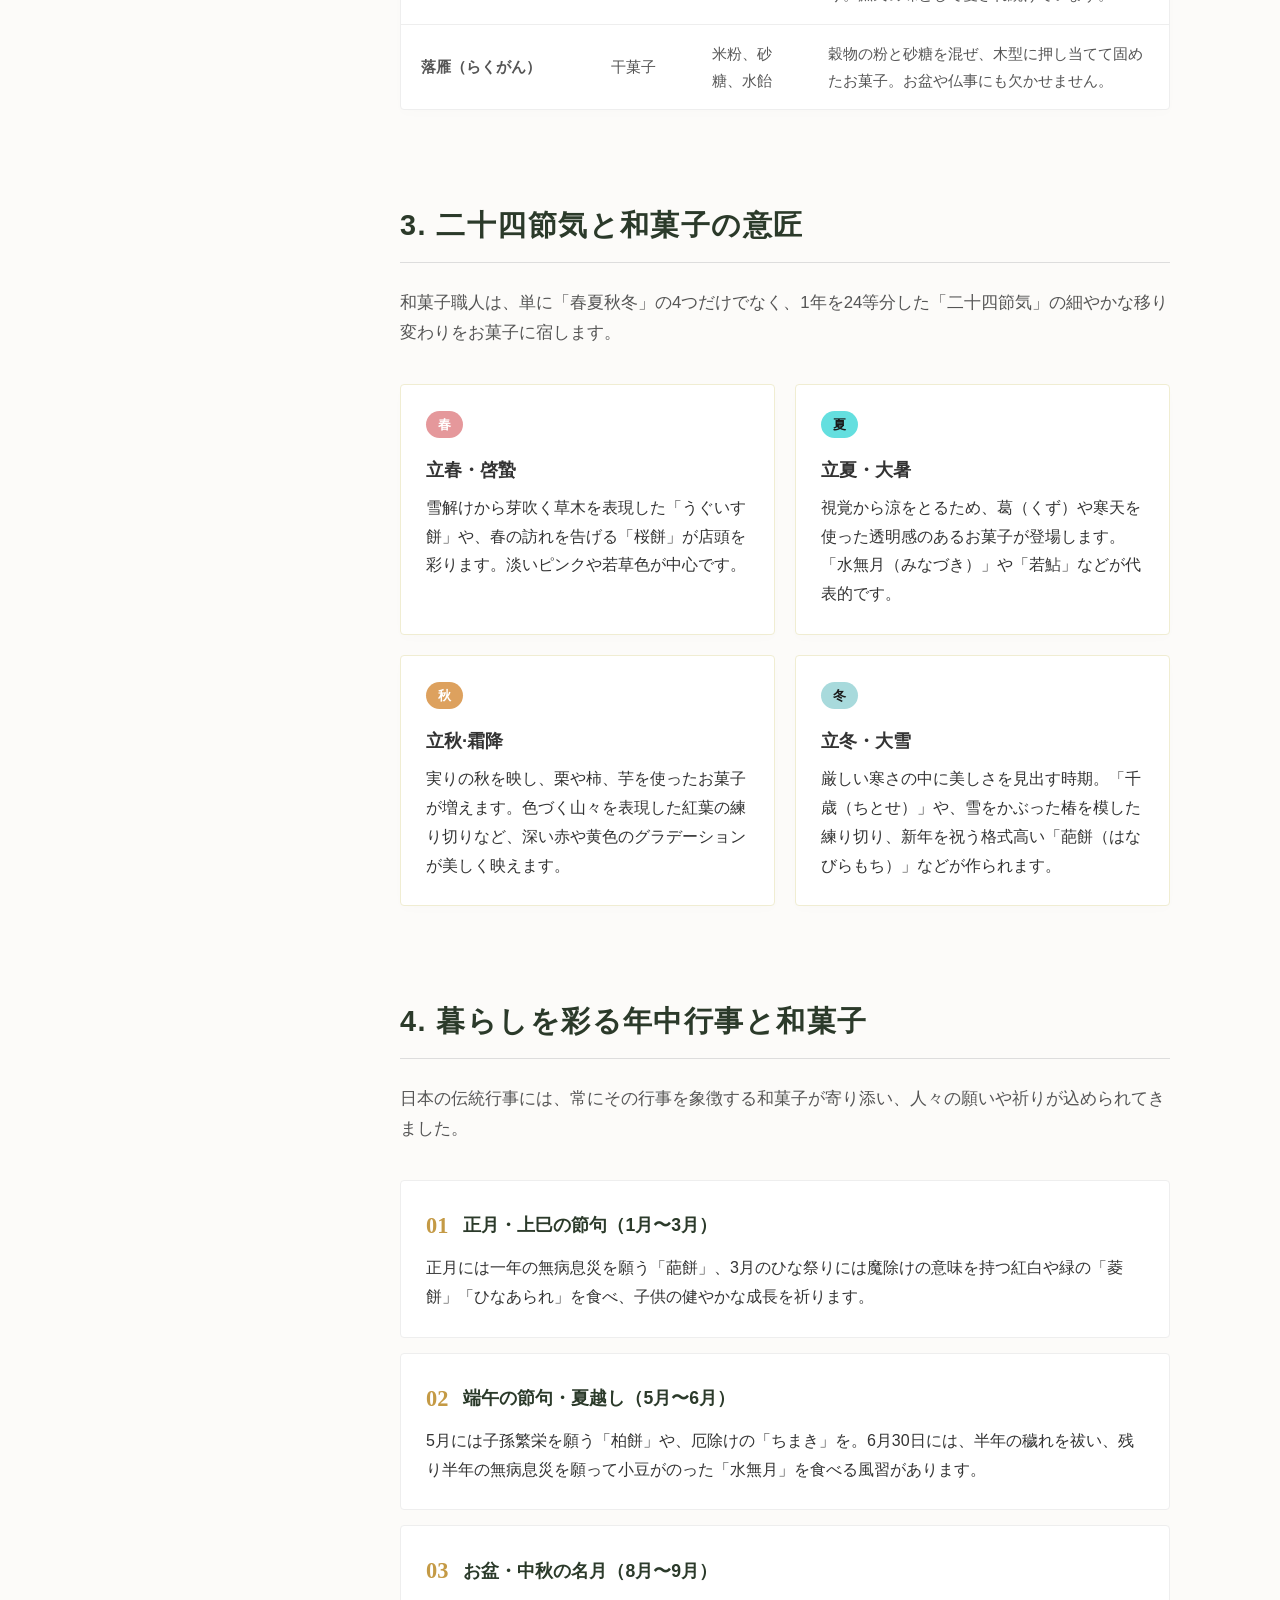
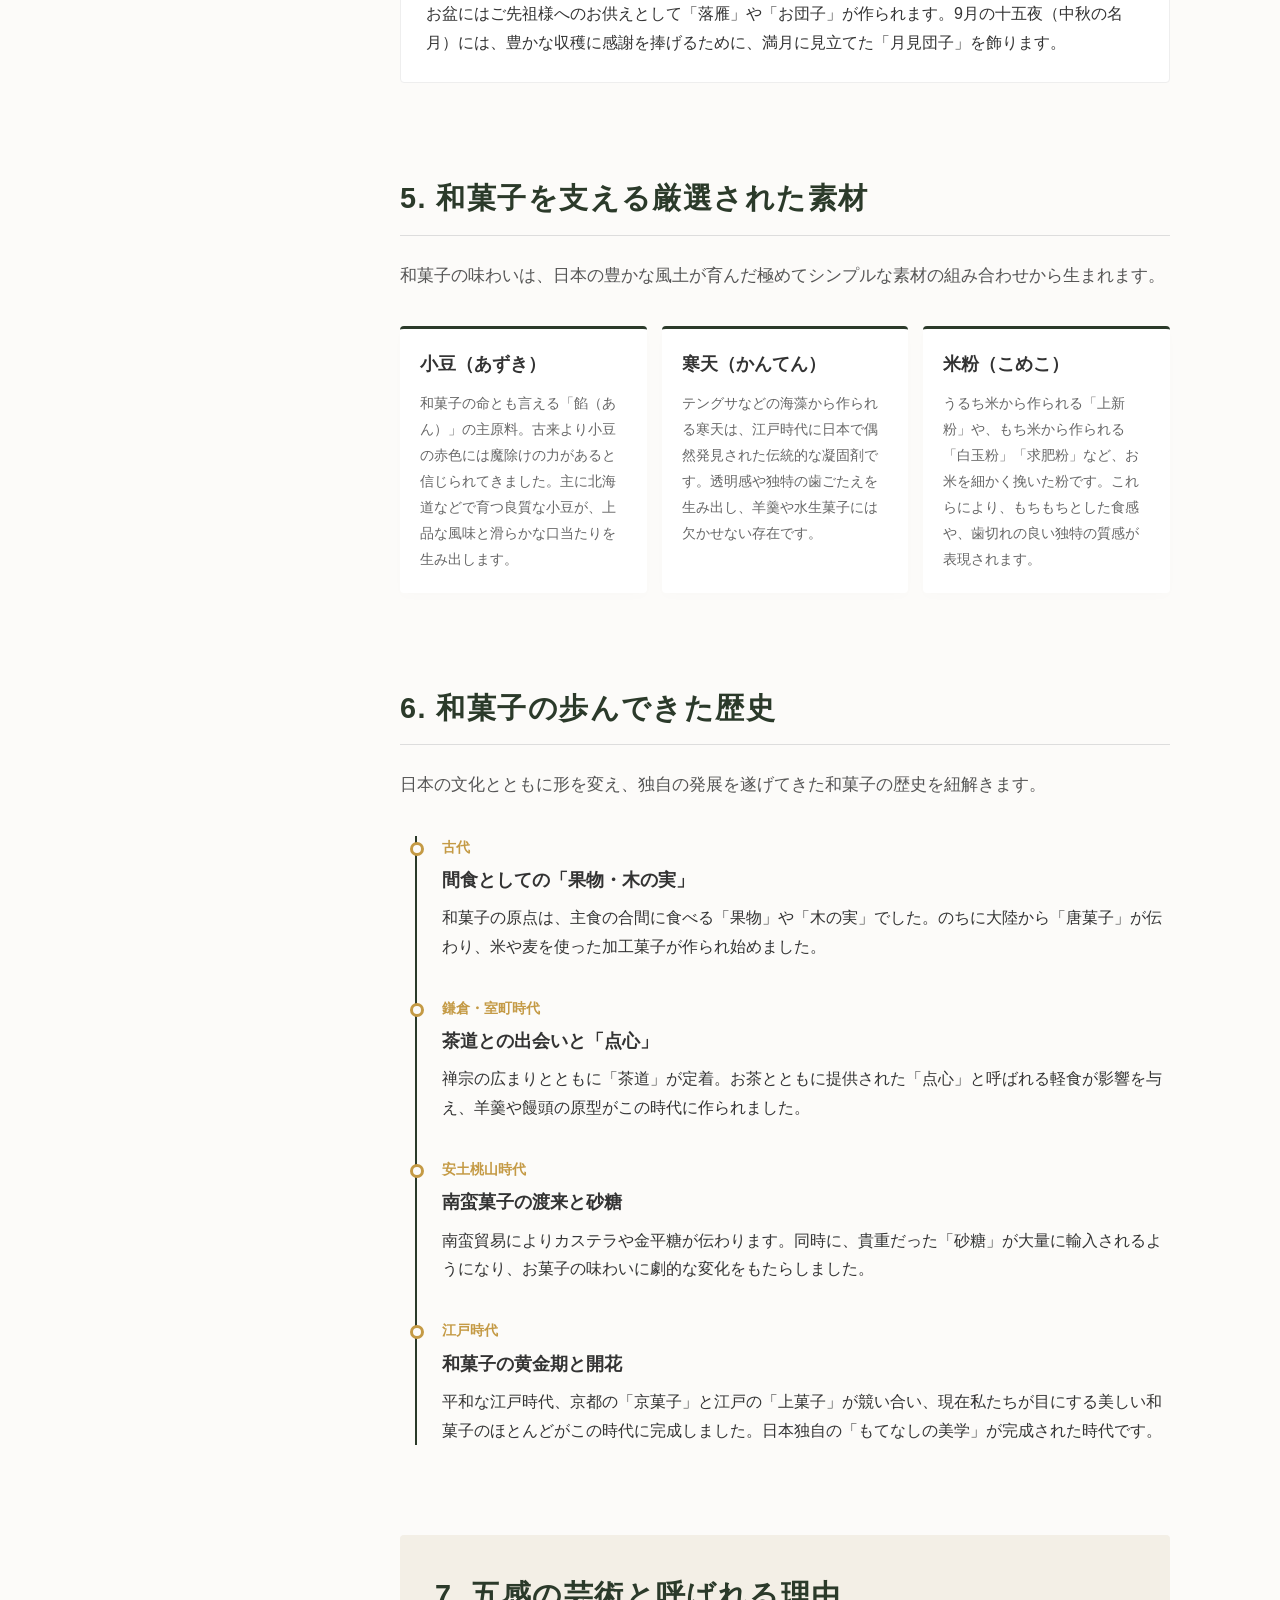
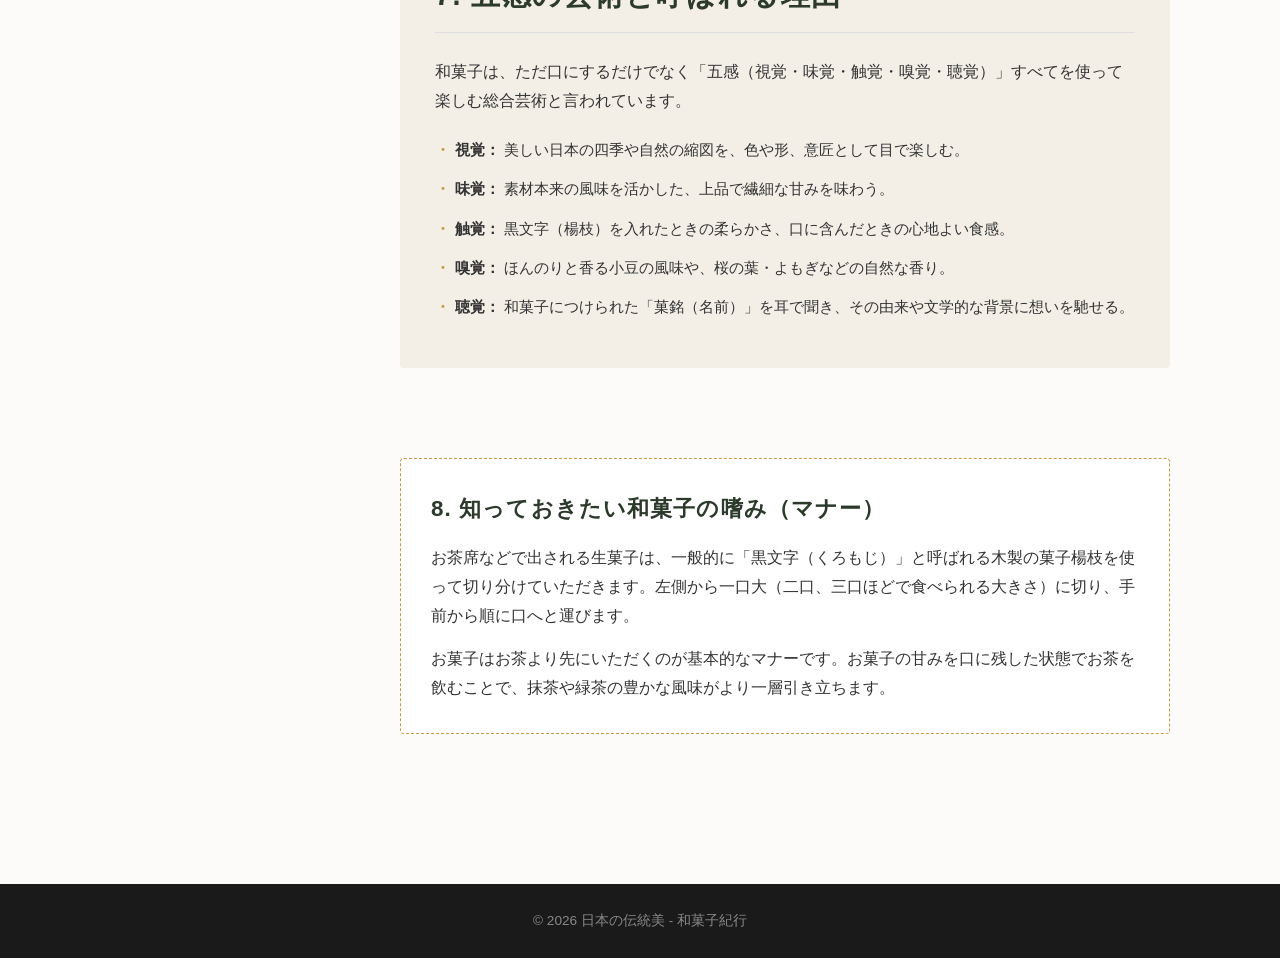
==== commit 6a53fddf: "最終調整しました" ====
--- a/history.html
+++ b/history.html
@@ -3,203 +3,247 @@
 <head>
     <meta charset="UTF-8">
     <meta name="viewport" content="width=device-width, initial-scale=1.0">
-    <title>和菓子の種類と歴史 - 日本の伝統</title>
+    <title>和菓子の種類と歴史 - 日本の伝統美</title>
     <link rel="stylesheet" href="css/history.css">
 </head>
 <body>
+    <!-- ヘッダーナビゲーション -->
     <nav class="sub-nav">
         <a href="index.html" class="nav-logo">和菓子紀行</a>
         <a href="index.html" class="back-link">← トップへ戻る</a>
     </nav>
 
-    <main class="container sub-content">
-        <section class="content-section">
-            <h1>和菓子の種類と分類</h1>
-            <p class="lead">和菓子は、含まれる水分の量によって大きく3つの種類に分類されます。それぞれの特徴をご紹介します。</p>
-
-            <div class="category-box">
-                <h2>1. 生菓子（なまがし）</h2>
-                <p>水分を30%以上含むお菓子です。練り切り、餅菓子、饅頭などがこれに該当します。非常に繊細で、その日のうちに美味しくいただくものが多く、季節感が最も強く表現されます。</p>
+    <!-- メインビジュアル -->
+    <header class="sub-hero">
+        <div class="sub-hero-inner">
+            <h1>和菓子の世界を深く知る</h1>
+            <p>種類、歴史、素材、そして職人が宿す四季の心</p>
+        </div>
+    </header>
+
+    <!-- コンテンツエリア -->
+    <div class="main-layout container">
+        
+        <!-- 追従型・サイド目次（PC時のみ有効） -->
+        <aside class="sidebar">
+            <div class="sticky-menu">
+                <h3>目次</h3>
+                <ul>
+                    <li><a href="#section-classification">1. 和菓子の分類</a></li>
+                    <li><a href="#section-list">2. 代表的な和菓子一覧</a></li>
+                    <li><a href="#section-seasons">3. 二十四節気と意匠</a></li>
+                    <li><a href="#section-events">4. 年中行事と暮らし</a></li>
+                    <li><a href="#section-materials">5. 和菓子を支える三大素材</a></li>
+                    <li><a href="#section-history">6. 和菓子の歴史</a></li>
+                    <li><a href="#section-art">7. 五感の芸術</a></li>
+                    <li><a href="#section-manner">8. 和菓子の嗜み（マナー）</a></li>
+                </ul>
             </div>
-
-            <div class="category-box">
-                <h2>2. 半生菓子（はんなまがし）</h2>
-                <p>水分が10%〜30%のお菓子です。最中、羊羹、石衣などが含まれます。生菓子よりも保存性が高く、上品な味わいが特徴です。</p>
-            </div>
-
-            <div class="category-box">
-                <h2>3. 干菓子（ひがし）</h2>
-                <p>水分が10%以下の乾燥したお菓子です。落雁、せんべい、金平糖などがあります。日持ちがよく、美しい木型で作られた落雁は目でも楽しめます。</p>
-            </div>
-        </section>
-
-        <section class="content-section">
-            <h2>代表的な和菓子の一覧</h2>
-            <p class="lead">日常的に親しまれているものから、お茶席で出される格調高いものまで、代表的な和菓子をまとめました。</p>
+        </aside>
+
+        <!-- メインコンテンツ -->
+        <main class="sub-content">
             
-            <div class="table-wrapper">
-                <table class="wagashi-table">
-                    <thead>
-                        <tr>
-                            <th>菓子名</th>
-                            <th>分類</th>
-                            <th>主な原材料</th>
-                            <th>特徴</th>
-                        </tr>
-                    </thead>
-                    <tbody>
-                        <tr>
-                            <td class="table-name">練り切り（ねりきり）</td>
-                            <td>上生菓子</td>
-                            <td>白餡、求肥、山芋</td>
-                            <td>白餡に求肥などを混ぜて練り上げた、四季の自然をかたどる芸術的な和菓子。</td>
-                        </tr>
-                        <tr>
-                            <td class="table-name">羊羹（ようかん）</td>
-                            <td>生・半生菓子</td>
-                            <td>小豆、砂糖、寒天</td>
-                            <td>江戸時代に寒天が使われるようになり定着。練り羊羹や水羊羹などがあります。</td>
-                        </tr>
-                        <tr>
-                            <td class="table-name">大福（だいふく）</td>
-                            <td>生菓子</td>
-                            <td>餅、小豆餡</td>
-                            <td>江戸時代に「腹太餅」を小振りにしたのが始まり。庶民の味として愛され続けています。</td>
-                        </tr>
-                        <tr>
-                            <td class="table-name">落雁（らくがん）</td>
-                            <td>干菓子</td>
-                            <td>米粉、砂糖、水飴</td>
-                            <td>穀物の粉と砂糖を混ぜ、木型に押し当てて固めたお菓子。お盆や仏事にも欠かせません。</td>
-                        </tr>
-                    </tbody>
-                </table>
-            </div>
-        </section>
-
-        <section class="content-section">
-            <h2>二十四節気と和菓子の意匠</h2>
-            <p class="lead">和菓子職人は、単に「春夏秋冬」の4つだけでなく、1年を24等分した「二十四節気（にじゅうしせっき）」の細やかな移り変わりをお菓子に宿します。</p>
-            
-            <div class="season-grid">
-                <div class="season-card">
-                    <span class="season-badge spring">春</span>
-                    <h3>立春・啓蟄</h3>
-                    <p>雪解けから芽吹く草木を表現した「うぐいす餅」や、春の訪れを告げる「桜餅」が店頭を彩ります。淡いピンクや若草色が中心です。</p>
-                </div>
-                <div class="season-card">
-                    <span class="season-badge summer">夏</span>
-                    <h3>立夏・大暑</h3>
-                    <p>視覚から涼をとるため、葛（くず）や寒天を使った透明感のあるお菓子が登場します。「水無月（みなづき）」や、涼しげな川の流れを表した「若鮎」などが代表的です。</p>
-                </div>
-                <div class="season-card">
-                    <span class="season-badge autumn">秋</span>
-                    <h3>立秋・霜降</h3>
-                    <p>実りの秋を映し、栗や柿、芋を使ったお菓子が増えます。また、色づく山々を表現した紅葉の練り切りなど、深い赤や黄色のグラデーションが美しく映えます。</p>
-                </div>
-                <div class="season-card">
-                    <span class="season-badge winter">冬</span>
-                    <h3>立冬・大雪</h3>
-                    <p>厳しい寒さの中に美しさを見出す時期。「千歳（ちとせ）」や、雪をかぶった椿を模した練り切り、新年を祝う格式高い「御びらき（葩餅）」などが作られます。</p>
-                </div>
-            </div>
-        </section>
-
-        <section class="content-section">
-            <h2>暮らしを彩る年中行事と和菓子</h2>
-            <p class="lead">日本の伝統行事には、常にその行事を象徴する和菓子が寄り添い、願いや祈りが込められてきました。</p>
-            <div class="event-grid">
-                <div class="event-item">
-                    <h4><span>01</span>人日・上巳の節句（1月〜3月）</h4>
-                    <p>正月には一年の無病息災を願う「葩餅（はなびらもち）」、3月のひな祭りには魔除けの意味を持つ紅白や緑の「菱餅」「ひなあられ」を食べ、子供の健やかな成長を祈ります。</p>
-                </div>
-                <div class="event-item">
-                    <h4><span>02</span>端午の節句・夏越し（5月〜6月）</h4>
-                    <p>5月には子孫繁栄を願う「柏餅」や、厄除けの「ちまき」を。6月30日には、半年の穢れを祓い、残り半年の無病息災を願って小豆がのった「水無月」を食べる風習があります。</p>
-                </div>
-                <div class="event-item">
-                    <h4><span>03</span>お盆・中秋の名月（8月〜9月）</h4>
-                    <p>お盆にはご先祖様へのお供えとして「落雁」や「お団子」が作られます。9月の十五夜（中秋の名月）には、豊かな収穫に感謝を捧げるために、満月に見立てた「月見団子」を飾ります。</p>
-                </div>
-            </div>
-        </section>
-
-        <section class="content-section">
-            <h2>和菓子を支える厳選された素材</h2>
-            <p class="lead">和菓子の味わいは、日本の豊かな風土が育んだ極めてシンプルな素材の組み合わせから生まれます。</p>
-            <div class="material-container">
-                <div class="material-block">
-                    <h3>小豆（あずき）</h3>
-                    <p>和菓子の命とも言える「餡（あん）」の主原料。古来より小豆の赤色には魔除けの力があると信じられてきました。主に北海道などで育つ良質な小豆が、上品な風味と滑らかな口当たりを生み出します。</p>
-                </div>
-                <div class="material-block">
-                    <h3>寒天（かんてん）</h3>
-                    <p>テングサなどの海藻から作られる寒天は、江戸時代に日本で偶然発見された伝統的な凝固剤です。透明感や独特の歯ごたえを生み出し、羊羹や水生菓子には欠かせない存在です。</p>
-                </div>
-                <div class="material-block">
-                    <h3>米粉（こめこ）</h3>
-                    <p>うるち米から作られる「上新粉」や、もち米から作られる「白玉粉」「求肥粉」など、お米を細かく挽いた粉です。これらにより、もちもちとした食感や、歯切れの良い独特の質感が表現されます。</p>
-                </div>
-            </div>
-        </section>
-
-        <section class="content-section">
-            <h2>和菓子の歩んできた歴史</h2>
-            <p class="lead">日本の文化とともに形を変え、独自の発展を遂げてきた和菓子の歴史を紐解きます。</p>
-            
-            <div class="timeline">
-                <div class="timeline-item">
-                    <div class="timeline-era">古代</div>
-                    <div class="timeline-content">
-                        <h3>間食としての「果物・木の実」</h3>
-                        <p>和菓子の原点は、主食の合間に食べる「果物」や「木の実」でした。のちに大陸から「唐菓子」が伝わり、米や麦を使った加工菓子が作られ始めました。</p>
-                    </div>
-                </div>
-
-                <div class="timeline-item">
-                    <div class="timeline-era">鎌倉・室町時代</div>
-                    <div class="timeline-content">
-                        <h3>茶道との出会いと「点心」</h3>
-                        <p>禅宗の広まりとともに「茶道」が定着。お茶とともに提供された「点心」と呼ばれる軽食が影響を与え、羊羹や饅頭の原型がこの時代に作られました。</p>
-                    </div>
-                </div>
-
-                <div class="timeline-item">
-                    <div class="timeline-era">安土桃山時代</div>
-                    <div class="timeline-content">
-                        <h3>南蛮菓子の渡来と砂糖</h3>
-                        <p>南蛮貿易によりカステラや金平糖が伝わります。同時に、貴重だった「砂糖」が輸入されるようになり、味わいに劇的な変化をもたらしました。</p>
-                    </div>
-                </div>
-
-                <div class="timeline-item">
-                    <div class="timeline-era">江戸時代</div>
-                    <div class="timeline-content">
-                        <h3>和菓子の黄金期と開花</h3>
-                        <p>平和な江戸時代、京都の「京菓子」と江戸の「上菓子」が競い合い、現在私たちが目にする美しい和菓子のほとんどがこの時代に完成しました。</p>
-                    </div>
-                </div>
-            </div>
-        </section>
-
-        <section class="content-section art-section">
-            <h2>五感の芸術と呼ばれる理由</h2>
-            <p>和菓子は、ただ口にするだけでなく「五感（視覚・味覚・触覚・嗅覚・聴覚）」すべてを使って楽しむ総合芸術と言われています。</p>
-            <ul class="art-list">
-                <li><strong>視覚：</strong> 美しい日本の四季や自然の縮図を、色や形、意匠として目で楽しむ。</li>
-                <li><strong>味覚：</strong> 素材本来の風味を活かした、上品で繊細な甘みを味わう。</li>
-                <li><strong>触覚：</strong> 黒文字（楊枝）を入れたときの柔らかさ、口に含んだときの心地よい食感。</li>
-                <li><strong>嗅覚：</strong> ほんのりと香る小豆の風味や、桜の葉・よもぎなどの自然な香り。</li>
-                <li><strong>聴覚：</strong> 和菓子につけられた「菓銘（名前）」を耳で聞き、その文学的な背景に想いを馳せる。</li>
-            </ul>
-        </section>
-
-        <section class="content-section layer-box">
-            <h3>知っておきたい和菓子の嗜み（たしなみ）</h3>
-            <p>お茶席などで出される生菓子は、一般的に「黒文字（くろもじ）」と呼ばれる木製の菓子楊枝を使って切り分けていただきます。左側から一口大（二口、三口ほどで食べられる大きさ）に切り、手前から順に口へと運びます。お菓子はお茶より先にいただくのがマナー。お菓子の甘みを口に残した状態でお茶を飲むことで、抹茶や緑茶の豊かな風味がより一層引き立ちます。</p>
-        </section>
-    </main>
-
+            <!-- 1. 和菓子の分類 -->
+            <section id="section-classification" class="content-section">
+                <h2>1. 和菓子の種類と分類</h2>
+                <p class="lead">和菓子は、含まれる水分の量によって大きく3つの種類に分類されます。それぞれの特徴をご紹介します。</p>
+
+                <div class="category-box">
+                    <h3>生菓子（なまがし）</h3>
+                    <p>水分を30%以上含むお菓子です。練り切り、餅菓子、饅頭などがこれに該当します。非常に繊細で、その日のうちに美味しくいただくものが多く、季節感が最も強く表現されます。</p>
+                </div>
+
+                <div class="category-box">
+                    <h3>半生菓子（はんなまがし）</h3>
+                    <p>水分が10%〜30%のお菓子です。最中、羊羹、石衣などが含まれます。生菓子よりも保存性が高く、上品な味わいが特徴です。</p>
+                </div>
+
+                <div class="category-box">
+                    <h3>干菓子（ひがし）</h3>
+                    <p>水分が10%以下の乾燥したお菓子です。落雁、せんべい、金平糖などがあります。日持ちがよく、美しい木型で作られた落雁は目でも楽しめます。</p>
+                </div>
+            </section>
+
+            <!-- 2. 代表的な和菓子一覧 -->
+            <section id="section-list" class="content-section">
+                <h2>2. 代表的な和菓子の一覧</h2>
+                <p class="lead">日常的に親しまれているものから、お茶席で出される格調高いものまで、代表的な和菓子をまとめました。</p>
+                
+                <div class="table-wrapper">
+                    <table class="wagashi-table">
+                        <thead>
+                            <tr>
+                                <th>菓子名</th>
+                                <th>分類</th>
+                                <th>主な原材料</th>
+                                <th>特徴</th>
+                            </tr>
+                        </thead>
+                        <tbody>
+                            <tr>
+                                <td class="table-name">練り切り（ねりきり）</td>
+                                <td>上生菓子</td>
+                                <td>白餡、求肥、山芋</td>
+                                <td>白餡に求肥などを混ぜて練り上げた、四季の自然をかたどる芸術的な和菓子。</td>
+                            </tr>
+                            <tr>
+                                <td class="table-name">羊羹（ようかん）</td>
+                                <td>生・半生菓子</td>
+                                <td>小豆、砂糖、寒天</td>
+                                <td>江戸時代に寒天が使われるようになり定着。練り羊羹や水羊羹などがあります。</td>
+                            </tr>
+                            <tr>
+                                <td class="table-name">大福（だいふく）</td>
+                                <td>生菓子</td>
+                                <td>餅、小豆餡</td>
+                                <td>江戸時代に「腹太餅」を小振りにしたのが始まり。庶民の味として愛され続けています。</td>
+                            </tr>
+                            <tr>
+                                <td class="table-name">落雁（らくがん）</td>
+                                <td>干菓子</td>
+                                <td>米粉、砂糖、水飴</td>
+                                <td>穀物の粉と砂糖を混ぜ、木型に押し当てて固めたお菓子。お盆や仏事にも欠かせません。</td>
+                            </tr>
+                        </tbody>
+                    </table>
+                </div>
+            </section>
+
+            <!-- 3. 二十四節気と意匠 -->
+            <section id="section-seasons" class="content-section">
+                <h2>3. 二十四節気と和菓子の意匠</h2>
+                <p class="lead">和菓子職人は、単に「春夏秋冬」の4つだけでなく、1年を24等分した「二十四節気」の細やかな移り変わりをお菓子に宿します。</p>
+                
+                <div class="season-grid">
+                    <div class="season-card">
+                        <span class="season-badge spring">春</span>
+                        <h3>立春・啓蟄</h3>
+                        <p>雪解けから芽吹く草木を表現した「うぐいす餅」や、春の訪れを告げる「桜餅」が店頭を彩ります。淡いピンクや若草色が中心です。</p>
+                    </div>
+                    <div class="season-card">
+                        <span class="season-badge summer">夏</span>
+                        <h3>立夏・大暑</h3>
+                        <p>視覚から涼をとるため、葛（くず）や寒天を使った透明感のあるお菓子が登場します。「水無月（みなづき）」や「若鮎」などが代表的です。</p>
+                    </div>
+                    <div class="season-card">
+                        <span class="season-badge autumn">秋</span>
+                        <h3>立秋·霜降</h3>
+                        <p>実りの秋を映し、栗や柿、芋を使ったお菓子が増えます。色づく山々を表現した紅葉の練り切りなど、深い赤や黄色のグラデーションが美しく映えます。</p>
+                    </div>
+                    <div class="season-card">
+                        <span class="season-badge winter">冬</span>
+                        <h3>立冬・大雪</h3>
+                        <p>厳しい寒さの中に美しさを見出す時期。「千歳（ちとせ）」や、雪をかぶった椿を模した練り切り、新年を祝う格式高い「葩餅（はなびらもち）」などが作られます。</p>
+                    </div>
+                </div>
+            </section>
+
+            <!-- 4. 年中行事と暮らし -->
+            <section id="section-events" class="content-section">
+                <h2>4. 暮らしを彩る年中行事と和菓子</h2>
+                <p class="lead">日本の伝統行事には、常にその行事を象徴する和菓子が寄り添い、人々の願いや祈りが込められてきました。</p>
+                
+                <div class="event-grid">
+                    <div class="event-item">
+                        <h4><span>01</span>正月・上巳の節句（1月〜3月）</h4>
+                        <p>正月には一年の無病息災を願う「葩餅」、3月のひな祭りには魔除けの意味を持つ紅白や緑の「菱餅」「ひなあられ」を食べ、子供の健やかな成長を祈ります。</p>
+                    </div>
+                    <div class="event-item">
+                        <h4><span>02</span>端午の節句・夏越し（5月〜6月）</h4>
+                        <p>5月には子孫繁栄を願う「柏餅」や、厄除けの「ちまき」を。6月30日には、半年の穢れを祓い、残り半年の無病息災を願って小豆がのった「水無月」を食べる風習があります。</p>
+                    </div>
+                    <div class="event-item">
+                        <h4><span>03</span>お盆・中秋の名月（8月〜9月）</h4>
+                        <p>お盆にはご先祖様へのお供えとして「落雁」や「お団子」が作られます。9月の十五夜（中秋の名月）には、豊かな収穫に感謝を捧げるために、満月に見立てた「月見団子」を飾ります。</p>
+                    </div>
+                </div>
+            </section>
+
+            <!-- 5. 和菓子を支える三大素材 -->
+            <section id="section-materials" class="content-section">
+                <h2>5. 和菓子を支える厳選された素材</h2>
+                <p class="lead">和菓子の味わいは、日本の豊かな風土が育んだ極めてシンプルな素材の組み合わせから生まれます。</p>
+                
+                <div class="material-container">
+                    <div class="material-block">
+                        <h3>小豆（あずき）</h3>
+                        <p>和菓子の命とも言える「餡（あん）」の主原料。古来より小豆の赤色には魔除けの力があると信じられてきました。主に北海道などで育つ良質な小豆が、上品な風味と滑らかな口当たりを生み出します。</p>
+                    </div>
+                    <div class="material-block">
+                        <h3>寒天（かんてん）</h3>
+                        <p>テングサなどの海藻から作られる寒天は、江戸時代に日本で偶然発見された伝統的な凝固剤です。透明感や独特の歯ごたえを生み出し、羊羹や水生菓子には欠かせない存在です。</p>
+                    </div>
+                    <div class="material-block">
+                        <h3>米粉（こめこ）</h3>
+                        <p>うるち米から作られる「上新粉」や、もち米から作られる「白玉粉」「求肥粉」など、お米を細かく挽いた粉です。これらにより、もちもちとした食感や、歯切れの良い独特の質感が表現されます。</p>
+                    </div>
+                </div>
+            </section>
+
+            <!-- 6. 和菓子の歴史 -->
+            <section id="section-history" class="content-section">
+                <h2>6. 和菓子の歩んできた歴史</h2>
+                <p class="lead">日本の文化とともに形を変え、独自の発展を遂げてきた和菓子の歴史を紐解きます。</p>
+                
+                <div class="timeline">
+                    <div class="timeline-item">
+                        <div class="timeline-era">古代</div>
+                        <div class="timeline-content">
+                            <h3>間食としての「果物・木の実」</h3>
+                            <p>和菓子の原点は、主食の合間に食べる「果物」や「木の実」でした。のちに大陸から「唐菓子」が伝わり、米や麦を使った加工菓子が作られ始めました。</p>
+                        </div>
+                    </div>
+
+                    <div class="timeline-item">
+                        <div class="timeline-era">鎌倉・室町時代</div>
+                        <div class="timeline-content">
+                            <h3>茶道との出会いと「点心」</h3>
+                            <p>禅宗の広まりとともに「茶道」が定着。お茶とともに提供された「点心」と呼ばれる軽食が影響を与え、羊羹や饅頭の原型がこの時代に作られました。</p>
+                        </div>
+                    </div>
+
+                    <div class="timeline-item">
+                        <div class="timeline-era">安土桃山時代</div>
+                        <div class="timeline-content">
+                            <h3>南蛮菓子の渡来と砂糖</h3>
+                            <p>南蛮貿易によりカステラや金平糖が伝わります。同時に、貴重だった「砂糖」が大量に輸入されるようになり、お菓子の味わいに劇的な変化をもたらしました。</p>
+                        </div>
+                    </div>
+
+                    <div class="timeline-item">
+                        <div class="timeline-era">江戸時代</div>
+                        <div class="timeline-content">
+                            <h3>和菓子の黄金期と開花</h3>
+                            <p>平和な江戸時代、京都の「京菓子」と江戸の「上菓子」が競い合い、現在私たちが目にする美しい和菓子のほとんどがこの時代に完成しました。日本独自の「もてなしの美学」が完成された時代です。</p>
+                        </div>
+                    </div>
+                </div>
+            </section>
+
+            <!-- 7. 五感の芸術 -->
+            <section id="section-art" class="content-section art-section">
+                <h2>7. 五感の芸術と呼ばれる理由</h2>
+                <p>和菓子は、ただ口にするだけでなく「五感（視覚・味覚・触覚・嗅覚・聴覚）」すべてを使って楽しむ総合芸術と言われています。</p>
+                <ul class="art-list">
+                    <li><strong>視覚：</strong> 美しい日本の四季や自然の縮図を、色や形、意匠として目で楽しむ。</li>
+                    <li><strong>味覚：</strong> 素材本来の風味を活かした、上品で繊細な甘みを味わう。</li>
+                    <li><strong>触覚：</strong> 黒文字（楊枝）を入れたときの柔らかさ、口に含んだときの心地よい食感。</li>
+                    <li><strong>嗅覚：</strong> ほんのりと香る小豆の風味や、桜の葉・よもぎなどの自然な香り。</li>
+                    <li><strong>聴覚：</strong> 和菓子につけられた「菓銘（名前）」を耳で聞き、その由来や文学的な背景に想いを馳せる。</li>
+                </ul>
+            </section>
+
+            <!-- 8. 和菓子の嗜み（マナー） -->
+            <section id="section-manner" class="content-section layer-box">
+                <h2>8. 知っておきたい和菓子の嗜み（マナー）</h2>
+                <p>お茶席などで出される生菓子は、一般的に「黒文字（くろもじ）」と呼ばれる木製の菓子楊枝を使って切り分けていただきます。左側から一口大（二口、三口ほどで食べられる大きさ）に切り、手前から順に口へと運びます。</p>
+                <p style="margin-top: 15px;">お菓子はお茶より先にいただくのが基本的なマナーです。お菓子の甘みを口に残した状態でお茶を飲むことで、抹茶や緑茶の豊かな風味がより一層引き立ちます。</p>
+            </section>
+        </main>
+    </div>
+
+    <!-- フッター -->
     <footer>
         <p>&copy; 2026 日本の伝統美 - 和菓子紀行</p>
     </footer>
--- a/css/history.css
+++ b/css/history.css
@@ -7,17 +7,15 @@
     box-sizing: border-box;
 }
 
+html {
+    scroll-behavior: smooth; /* スムーズスクロール有効化 */
+}
+
 body {
     font-family: "Helvetica Neue", "Helvetica", "Hiragino Sans", "Hiragino Kaku Gothic ProN", "Arial", "Yu Gothic", Meiryo, sans-serif;
     line-height: 1.8;
     color: #333333;
-    background-color: #fcfbf9; /* 和紙風の柔らかな白 */
-}
-
-.container {
-    max-width: 960px;
-    margin: 0 auto;
-    padding: 60px 20px;
+    background-color: #fcfbf9; /* 和紙風の背景色 */
 }
 
 /* -------------------------------------------
@@ -30,6 +28,9 @@
     padding: 20px 40px;
     background-color: #ffffff;
     border-bottom: 1px solid #eeeeee;
+    position: sticky;
+    top: 0;
+    z-index: 100;
 }
 
 .nav-logo {
@@ -52,52 +53,135 @@
 }
 
 /* -------------------------------------------
-   レイアウト・共通セクション
+   詳細ページ用メインビジュアル
+------------------------------------------- */
+.sub-hero {
+    background: linear-gradient(135deg, #2b3a2a 0%, #3a4d39 100%);
+    color: #ffffff;
+    padding: 60px 20px;
+    text-align: center;
+}
+
+.sub-hero-inner h1 {
+    font-size: 2.2rem;
+    font-weight: 500;
+    letter-spacing: 0.1em;
+    margin-bottom: 10px;
+}
+
+.sub-hero-inner p {
+    font-size: 1rem;
+    color: #cccccc;
+    letter-spacing: 0.05em;
+}
+
+/* -------------------------------------------
+   レイアウト構造（2カラム構成）
+------------------------------------------- */
+.main-layout {
+    max-width: 1100px;
+    margin: 0 auto;
+    padding: 60px 20px;
+    display: flex;
+    gap: 50px;
+}
+
+.sidebar {
+    width: 240px;
+    flex-shrink: 0;
+}
+
+.sticky-menu {
+    position: sticky;
+    top: 100px; /* ナビ下部に固定 */
+    background: #ffffff;
+    padding: 25px 20px;
+    border-radius: 4px;
+    box-shadow: 0 4px 12px rgba(0,0,0,0.02);
+    border: 1px solid #eeeeee;
+}
+
+.sticky-menu h3 {
+    font-size: 1rem;
+    color: #2b3a2a;
+    margin-bottom: 15px;
+    padding-bottom: 8px;
+    border-bottom: 2px solid #c49a45;
+}
+
+.sticky-menu ul {
+    list-style: none;
+}
+
+.sticky-menu ul li {
+    margin-bottom: 12px;
+}
+
+.sticky-menu ul li a {
+    font-size: 0.88rem;
+    color: #666666;
+    text-decoration: none;
+    transition: color 0.2s;
+    display: block;
+}
+
+.sticky-menu ul li a:hover {
+    color: #c49a45;
+}
+
+.sub-content {
+    flex: 1;
+    min-width: 0; /* スクロール崩れ防止 */
+}
+
+/* -------------------------------------------
+   共通セクション設定
 ------------------------------------------- */
 .content-section {
-    margin-bottom: 95px;
-}
-
-.content-section h1,
+    margin-bottom: 90px;
+}
+
 .content-section h2 {
-    font-size: 2rem;
+    font-size: 1.8rem;
     color: #2b3a2a;
     margin-bottom: 25px;
     letter-spacing: 0.05em;
+    border-bottom: 1px solid #dddddd;
+    padding-bottom: 10px;
 }
 
 .lead {
     font-size: 1.05rem;
     color: #555555;
-    margin-bottom: 40px;
-}
-
-/* -------------------------------------------
-   セクション1：種類と分類（カード）
+    margin-bottom: 35px;
+}
+
+/* -------------------------------------------
+   1. 分類（カード）
 ------------------------------------------- */
 .category-box {
     background-color: #ffffff;
-    padding: 30px;
-    margin-bottom: 25px;
+    padding: 25px 30px;
+    margin-bottom: 20px;
     border-left: 4px solid #c49a45;
-    box-shadow: 0 4px 15px rgba(0,0,0,0.02);
+    box-shadow: 0 4px 12px rgba(0,0,0,0.01);
     border-radius: 0 4px 4px 0;
 }
 
-.category-box h2 {
-    font-size: 1.3rem;
-    margin-bottom: 10px;
+.category-box h3 {
+    font-size: 1.25rem;
+    margin-bottom: 8px;
     color: #333333;
 }
 
 /* -------------------------------------------
-   セクション2：和菓子一覧（テーブル）
+   2. 一覧（テーブル）
 ------------------------------------------- */
 .table-wrapper {
     overflow-x: auto;
     background: #ffffff;
     border-radius: 4px;
-    box-shadow: 0 4px 15px rgba(0,0,0,0.02);
+    box-shadow: 0 4px 12px rgba(0,0,0,0.01);
     border: 1px solid #eeeeee;
 }
 
@@ -128,22 +212,24 @@
 .table-name {
     font-weight: bold;
     color: #2b3a2a;
-}
-
-/* -------------------------------------------
-   セクション3：二十四節気（グリッドレイアウト）
+    white-space: nowrap;
+}
+
+/* -------------------------------------------
+   3. 二十四節気（グリッド）
 ------------------------------------------- */
 .season-grid {
     display: grid;
     grid-template-columns: repeat(2, 1fr);
-    gap: 25px;
+    gap: 20px;
 }
 
 .season-card {
     background: #ffffff;
-    padding: 30px;
-    border-radius: 4px;
-    box-shadow: 0 4px 15px rgba(0,0,0,0.02);
+    padding: 25px;
+    border-radius: 4px;
+    box-shadow: 0 4px 12px rgba(0,0,0,0.01);
+    border: 1px solid #f0edd2;
 }
 
 .season-badge {
@@ -162,74 +248,63 @@
 .season-badge.winter { background-color: #a8dadc; color: #1a1a1a; }
 
 .season-card h3 {
-    font-size: 1.2rem;
-    margin-bottom: 10px;
+    font-size: 1.15rem;
+    margin-bottom: 8px;
     color: #333;
 }
 
-.season-card p {
-    font-size: 0.95rem;
-    color: #666;
-}
-
-/* -------------------------------------------
-   新設セクション4：年中行事（リストスタイル）
+/* -------------------------------------------
+   4. 年中行事
 ------------------------------------------- */
 .event-grid {
     display: flex;
     flex-direction: column;
-    gap: 20px;
+    gap: 15px;
 }
 
 .event-item {
     background-color: #ffffff;
     padding: 25px;
     border-radius: 4px;
-    border: 1px solid #eee;
+    border: 1px solid #eeeeee;
 }
 
 .event-item h4 {
-    font-size: 1.15rem;
+    font-size: 1.1rem;
     color: #2b3a2a;
-    margin-bottom: 10px;
+    margin-bottom: 8px;
     display: flex;
     align-items: center;
 }
 
 .event-item h4 span {
     font-family: 'Georgia', serif;
-    font-size: 1.5rem;
+    font-size: 1.4rem;
     color: #c49a45;
     margin-right: 15px;
-    font-weight: 300;
-}
-
-.event-item p {
-    font-size: 0.95rem;
-    color: #555555;
-}
-
-/* -------------------------------------------
-   新設セクション5：三大素材（3カラム）
+}
+
+/* -------------------------------------------
+   5. 三大素材（3カラム）
 ------------------------------------------- */
 .material-container {
     display: flex;
-    gap: 20px;
+    gap: 15px;
 }
 
 .material-block {
     flex: 1;
     background-color: #ffffff;
-    padding: 25px;
-    border-radius: 4px;
-    box-shadow: 0 4px 15px rgba(0,0,0,0.02);
-    border-top: 2px solid #c49a45;
+    padding: 20px;
+    border-radius: 4px;
+    box-shadow: 0 4px 12px rgba(0,0,0,0.01);
+    border-top: 3px solid #2b3a2a;
 }
 
 .material-block h3 {
-    font-size: 1.15rem;
+    font-size: 1.1rem;
     color: #333;
-    margin-bottom: 12px;
+    margin-bottom: 10px;
 }
 
 .material-block p {
@@ -238,61 +313,56 @@
 }
 
 /* -------------------------------------------
-   セクション6：歴史（タイムライン構造）
+   6. 歴史（タイムライン）
 ------------------------------------------- */
 .timeline {
     position: relative;
     border-left: 2px solid #2b3a2a;
-    margin-left: 20px;
-    padding-left: 30px;
+    margin-left: 15px;
+    padding-left: 25px;
 }
 
 .timeline-item {
     position: relative;
-    margin-bottom: 40px;
+    margin-bottom: 35px;
 }
 
 .timeline-item::before {
     content: '';
     position: absolute;
-    left: -41px;
-    top: 5px;
-    width: 10px;
-    height: 10px;
+    left: -32px;
+    top: 6px;
+    width: 8px;
+    height: 8px;
     background-color: #fcfbf9;
     border: 3px solid #c49a45;
     border-radius: 50%;
 }
 
 .timeline-era {
-    font-size: 0.9rem;
+    font-size: 0.85rem;
     font-weight: bold;
     color: #c49a45;
-    margin-bottom: 5px;
+    margin-bottom: 3px;
 }
 
 .timeline-content h3 {
-    font-size: 1.2rem;
+    font-size: 1.15rem;
     color: #333333;
-    margin-bottom: 10px;
-}
-
-.timeline-content p {
-    font-size: 0.95rem;
-    color: #555555;
-}
-
-/* -------------------------------------------
-   セクション7：五感の芸術（囲み枠）
+    margin-bottom: 8px;
+}
+
+/* -------------------------------------------
+   7. 五感の芸術
 ------------------------------------------- */
 .art-section {
-    background-color: #f4f1eb; /* 落ち着いた砂色 */
-    padding: 40px;
-    border-radius: 6px;
+    background-color: #f3efe6; /* 落ち着いた和風のベージュ */
+    padding: 35px;
+    border-radius: 4px;
 }
 
 .art-section p {
-    margin-bottom: 25px;
+    margin-bottom: 20px;
 }
 
 .art-list {
@@ -301,38 +371,34 @@
 
 .art-list li {
     position: relative;
-    padding-left: 25px;
-    margin-bottom: 15px;
+    padding-left: 20px;
+    margin-bottom: 12px;
     font-size: 0.95rem;
 }
 
 .art-list li::before {
     content: "・";
     position: absolute;
-    left: 5px;
+    left: 0;
     color: #c49a45;
     font-weight: bold;
 }
 
 /* -------------------------------------------
-   新設セクション8：マナー（下部ハイライト）
+   8. マナー（下部ハイライト）
 ------------------------------------------- */
 .layer-box {
     background-color: #ffffff;
     border: 1px dashed #c49a45;
-    padding: 35px;
-    border-radius: 4px;
-}
-
-.layer-box h3 {
-    color: #2b3a2a;
+    padding: 30px;
+    border-radius: 4px;
+}
+
+.layer-box h2 {
+    font-size: 1.4rem;
+    border-bottom: none;
+    padding-bottom: 0;
     margin-bottom: 15px;
-    font-size: 1.3rem;
-}
-
-.layer-box p {
-    font-size: 0.95rem;
-    color: #555555;
 }
 
 /* -------------------------------------------
@@ -342,19 +408,35 @@
     background-color: #1a1a1a;
     color: #888888;
     text-align: center;
-    padding: 30px 20px;
+    padding: 25px 20px;
     font-size: 0.85rem;
 }
 
 /* -------------------------------------------
-   レスポンシブ（スマホ対応）
-------------------------------------------- */
+   レスポンシブ（スマホ・タブレット対応）
+------------------------------------------- */
+@media (max-width: 900px) {
+    .main-layout {
+        flex-direction: column; /* 縦並びにしてサイドバーを非表示にする */
+        padding: 40px 20px;
+    }
+    .sidebar {
+        display: none; /* スマホ時は目次を非表示に */
+    }
+}
+
 @media (max-width: 768px) {
-    .container {
-        padding: 40px 20px;
+    .sub-nav {
+        padding: 15px 20px;
+    }
+    .sub-hero h1 {
+        font-size: 1.7rem;
     }
     .content-section {
-        margin-bottom: 70px;
+        margin-bottom: 60px;
+    }
+    .content-section h2 {
+        font-size: 1.5rem;
     }
     .season-grid {
         grid-template-columns: 1fr;
@@ -363,13 +445,6 @@
         flex-direction: column;
         gap: 15px;
     }
-    .timeline {
-        margin-left: 10px;
-        padding-left: 20px;
-    }
-    .timeline-item::before {
-        left: -27px;
-    }
     .art-section, .layer-box {
         padding: 25px 20px;
     }
